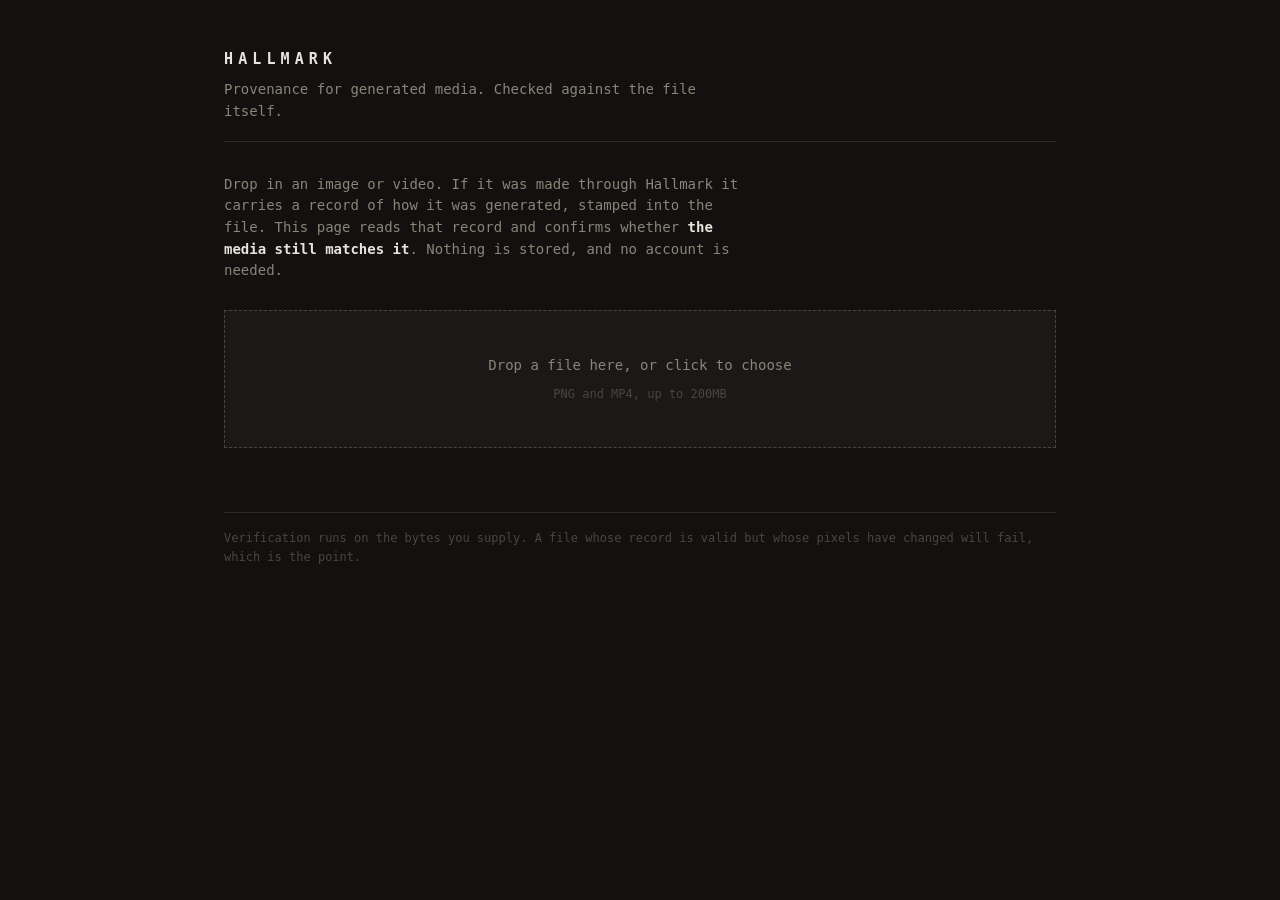
==== hallmark/static/index.html @ ea804b67 "Add verify service and public verification page Reads the provenance record from a file and reports " ====
<!doctype html>
<html lang="en">
<head>
<meta charset="utf-8">
<meta name="viewport" content="width=device-width, initial-scale=1">
<title>HALLMARK / verify</title>
<style>
  :root {
    --ink: #e8e4dc;
    --dim: #8b8478;
    --faint: #4a463f;
    --bg: #121110;
    --panel: #1a1917;
    --rule: #2c2a26;
    --pass: #7fb069;
    --fail: #d1495b;
    --warn: #e0a458;
    --mono: ui-monospace, "SF Mono", "Cascadia Mono", Menlo, Consolas, monospace;
  }
  * { box-sizing: border-box; }
  body {
    margin: 0;
    background: var(--bg);
    color: var(--ink);
    font-family: var(--mono);
    font-size: 14px;
    line-height: 1.55;
    -webkit-font-smoothing: antialiased;
  }
  .wrap { max-width: 880px; margin: 0 auto; padding: 48px 24px 96px; }

  header { border-bottom: 1px solid var(--rule); padding-bottom: 18px; }
  h1 {
    margin: 0;
    font-size: 15px;
    font-weight: 600;
    letter-spacing: 0.34em;
    text-transform: uppercase;
  }
  .tagline { margin: 8px 0 0; color: var(--dim); max-width: 56ch; }

  .lede { margin: 32px 0 0; color: var(--dim); max-width: 62ch; }
  .lede strong { color: var(--ink); font-weight: 600; }

  #drop {
    margin-top: 28px;
    border: 1px dashed var(--faint);
    background: var(--panel);
    padding: 44px 24px;
    text-align: center;
    cursor: pointer;
    transition: border-color .12s, background .12s;
  }
  #drop:hover, #drop.hot { border-color: var(--dim); background: #201e1b; }
  #drop.hot { border-style: solid; }
  #drop p { margin: 0; color: var(--dim); }
  #drop .hint { margin-top: 8px; font-size: 12px; color: var(--faint); }
  input[type=file] { display: none; }

  .status { margin-top: 20px; color: var(--dim); }

  .verdict {
    margin-top: 32px;
    border-left: 3px solid var(--faint);
    padding: 2px 0 2px 20px;
  }
  .verdict.verified { border-color: var(--pass); }
  .verdict.altered, .verdict.broken { border-color: var(--fail); }
  .verdict.unsigned { border-color: var(--warn); }
  .verdict h2 {
    margin: 0;
    font-size: 26px;
    letter-spacing: 0.18em;
    text-transform: uppercase;
    font-weight: 600;
  }
  .verdict.verified h2 { color: var(--pass); }
  .verdict.altered h2, .verdict.broken h2 { color: var(--fail); }
  .verdict.unsigned h2 { color: var(--warn); }
  .verdict p { margin: 6px 0 0; color: var(--ink); }
  .verdict .why { color: var(--dim); }

  section { margin-top: 40px; }
  h3 {
    margin: 0 0 14px;
    font-size: 11px;
    letter-spacing: 0.24em;
    text-transform: uppercase;
    color: var(--dim);
    font-weight: 600;
    border-bottom: 1px solid var(--rule);
    padding-bottom: 8px;
  }
  .row {
    display: grid;
    grid-template-columns: 190px 1fr;
    gap: 16px;
    padding: 7px 0;
    border-bottom: 1px solid var(--rule);
  }
  .row:last-child { border-bottom: 0; }
  .row dt { color: var(--dim); font-size: 12px; letter-spacing: .06em; text-transform: uppercase; }
  .row dd { margin: 0; word-break: break-all; }
  dl { margin: 0; }

  .hash { font-size: 12.5px; }
  .hash.match { color: var(--pass); }
  .hash.mismatch { color: var(--fail); }

  .step { border-bottom: 1px solid var(--rule); padding: 14px 0; }
  .step:last-child { border-bottom: 0; }
  .step .head { display: flex; gap: 12px; flex-wrap: wrap; align-items: baseline; }
  .step .model { font-weight: 600; }
  .badge {
    font-size: 10.5px;
    letter-spacing: .14em;
    text-transform: uppercase;
    color: var(--dim);
    border: 1px solid var(--rule);
    padding: 1px 7px;
  }
  .prompt { margin: 9px 0 0; color: var(--dim); white-space: pre-wrap; }
  .withheld { color: var(--faint); font-style: italic; }

  .scroller { overflow-x: auto; }
  footer { margin-top: 64px; border-top: 1px solid var(--rule); padding-top: 16px; color: var(--faint); font-size: 12px; }
  .hidden { display: none; }

  @media (max-width: 620px) {
    .row { grid-template-columns: 1fr; gap: 2px; }
    .verdict h2 { font-size: 21px; }
  }
</style>
</head>
<body>
<div class="wrap">

<header>
  <h1>Hallmark</h1>
  <p class="tagline">Provenance for generated media. Checked against the file itself.</p>
</header>

<p class="lede">
  Drop in an image or video. If it was made through Hallmark it carries a record of
  how it was generated, stamped into the file. This page reads that record and
  confirms whether <strong>the media still matches it</strong>.
  Nothing is stored, and no account is needed.
</p>

<div id="drop" tabindex="0" role="button" aria-label="Choose a file to verify">
  <p>Drop a file here, or click to choose</p>
  <p class="hint">PNG and MP4, up to 200MB</p>
</div>
<input type="file" id="picker" accept="image/png,video/mp4">

<p class="status hidden" id="status"></p>

<div id="result" class="hidden">

  <div class="verdict" id="verdict">
    <h2 id="verdictLabel"></h2>
    <p id="verdictSummary"></p>
    <p class="why hidden" id="verdictWhy"></p>
  </div>

  <section>
    <h3>Integrity</h3>
    <dl>
      <div class="row"><dt>File</dt><dd id="fFilename"></dd></div>
      <div class="row"><dt>Type</dt><dd id="fType"></dd></div>
      <div class="row"><dt>Hash now</dt><dd id="fComputed" class="hash"></dd></div>
      <div class="row"><dt>Hash recorded</dt><dd id="fDeclared" class="hash"></dd></div>
      <div class="row"><dt>Record found in</dt><dd id="fSource"></dd></div>
    </dl>
  </section>

  <section id="chainSection">
    <h3>How it was made</h3>
    <div id="chain"></div>
  </section>

  <section>
    <h3>Record</h3>
    <dl>
      <div class="row"><dt>Run</dt><dd id="fRun"></dd></div>
      <div class="row"><dt>Generated</dt><dd id="fCreated"></dd></div>
      <div class="row"><dt>Record hash</dt><dd id="fCanonical" class="hash"></dd></div>
      <div class="row"><dt>Schema</dt><dd id="fSchema"></dd></div>
    </dl>
  </section>

</div>

<footer>
  Verification runs on the bytes you supply. A file whose record is valid but whose
  pixels have changed will fail, which is the point.
</footer>

</div>

<script>
const drop = document.getElementById('drop');
const picker = document.getElementById('picker');
const statusEl = document.getElementById('status');
const result = document.getElementById('result');

const el = id => document.getElementById(id);
const text = (id, value) => { el(id).textContent = (value === null || value === undefined || value === '') ? '-' : value; };

drop.addEventListener('click', () => picker.click());
drop.addEventListener('keydown', e => {
  if (e.key === 'Enter' || e.key === ' ') { e.preventDefault(); picker.click(); }
});
picker.addEventListener('change', () => { if (picker.files[0]) send(picker.files[0]); });

['dragenter', 'dragover'].forEach(evt =>
  drop.addEventListener(evt, e => { e.preventDefault(); drop.classList.add('hot'); }));
['dragleave', 'drop'].forEach(evt =>
  drop.addEventListener(evt, e => { e.preventDefault(); drop.classList.remove('hot'); }));
drop.addEventListener('drop', e => {
  const file = e.dataTransfer.files[0];
  if (file) send(file);
});

function setStatus(message) {
  statusEl.textContent = message;
  statusEl.classList.toggle('hidden', !message);
}

async function send(file) {
  result.classList.add('hidden');
  setStatus(`Checking ${file.name} ...`);

  const body = new FormData();
  body.append('file', file);

  try {
    const response = await fetch('/api/verify', { method: 'POST', body });
    const data = await response.json();
    if (!response.ok) {
      setStatus(data.detail || `Verification failed (${response.status})`);
      return;
    }
    setStatus('');
    render(data);
  } catch (err) {
    setStatus(`Could not reach the verifier: ${err.message}`);
  }
}

function render(d) {
  const verdict = el('verdict');
  verdict.className = 'verdict ' + d.verdict;
  text('verdictLabel', d.verdict);
  text('verdictSummary', d.summary);

  const why = el('verdictWhy');
  why.textContent = d.reason || '';
  why.classList.toggle('hidden', !d.reason);

  text('fFilename', d.filename);
  text('fType', d.media_type);
  text('fSource', d.manifest_source === 'none' ? 'nothing found' : d.manifest_source);

  const match = d.declared_sha256 && d.computed_sha256 === d.declared_sha256;
  const cls = d.declared_sha256 ? (match ? 'hash match' : 'hash mismatch') : 'hash';
  el('fComputed').className = cls;
  el('fDeclared').className = cls;
  text('fComputed', d.computed_sha256);
  text('fDeclared', d.declared_sha256);

  text('fRun', d.run_name ? `${d.run_name} (${d.run_id})` : d.run_id);
  text('fCreated', d.created_at ? new Date(d.created_at).toLocaleString() : null);
  text('fCanonical', d.canonical_hash);
  text('fSchema', d.schema_version);

  const chain = el('chain');
  chain.innerHTML = '';
  el('chainSection').classList.toggle('hidden', !d.steps || d.steps.length === 0);

  (d.steps || []).forEach(step => {
    const node = document.createElement('div');
    node.className = 'step';

    const head = document.createElement('div');
    head.className = 'head';

    const model = document.createElement('span');
    model.className = 'model';
    model.textContent = step.model;
    head.appendChild(model);

    [step.provider, step.modality, step.step_type].filter(Boolean).forEach(label => {
      const badge = document.createElement('span');
      badge.className = 'badge';
      badge.textContent = label;
      head.appendChild(badge);
    });
    node.appendChild(head);

    const prompt = document.createElement('p');
    if (step.prompt_withheld) {
      prompt.className = 'prompt withheld';
      prompt.textContent = 'Prompt withheld by the publisher.';
    } else {
      prompt.className = 'prompt';
      prompt.textContent = step.prompt || '';
    }
    node.appendChild(prompt);

    chain.appendChild(node);
  });

  result.classList.remove('hidden');
}
</script>
</body>
</html>
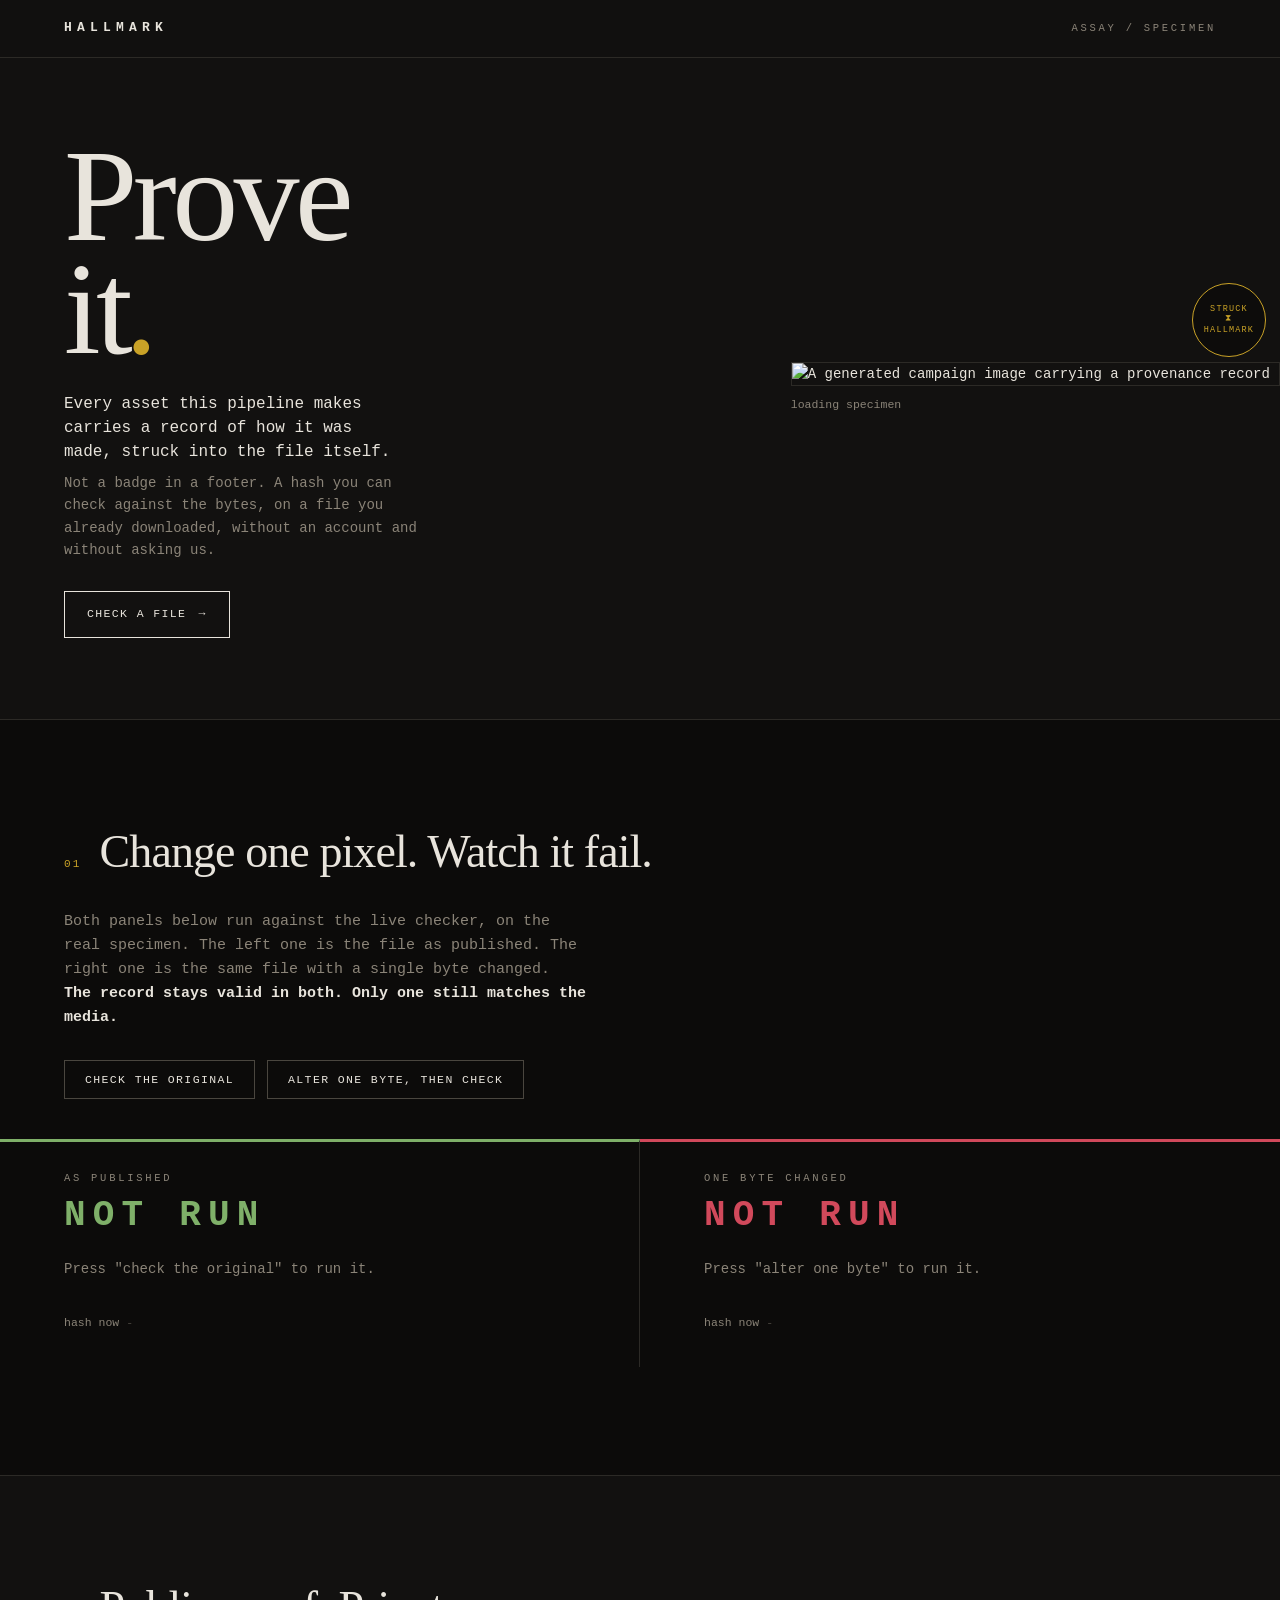
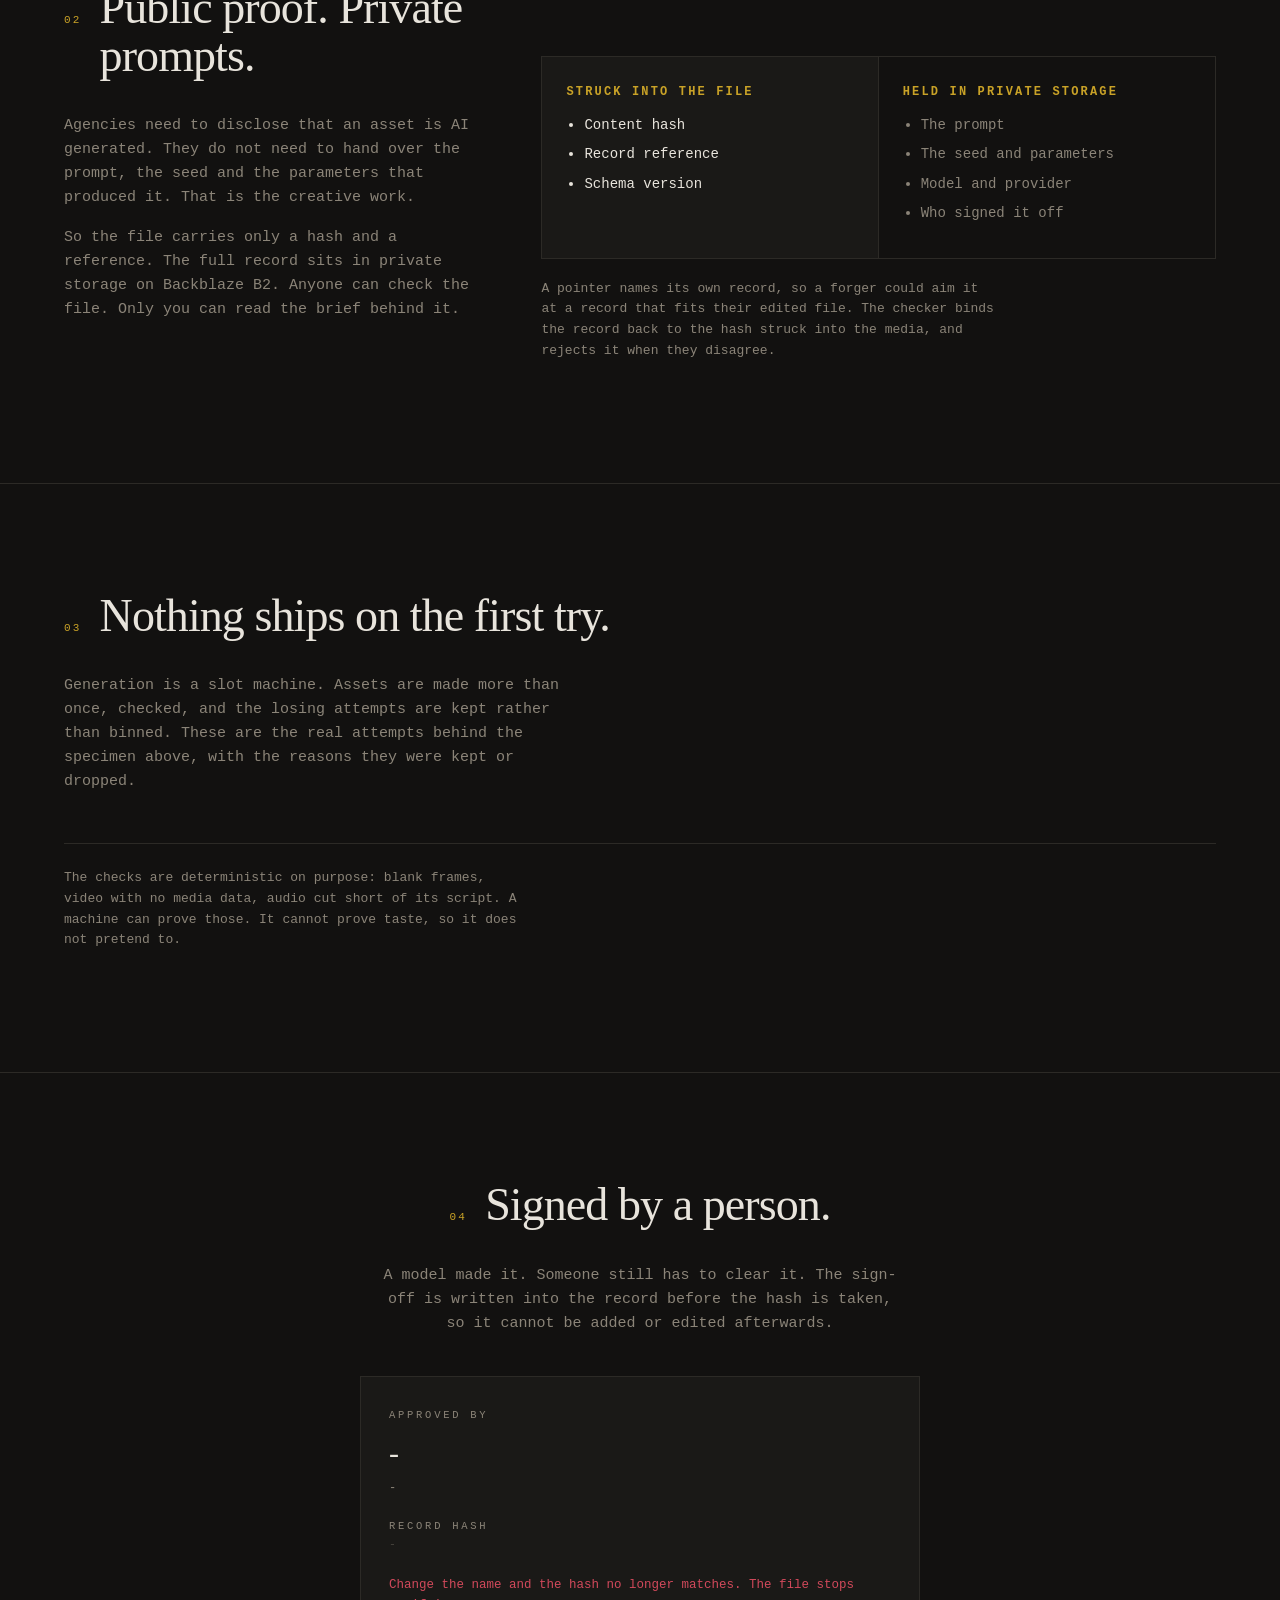
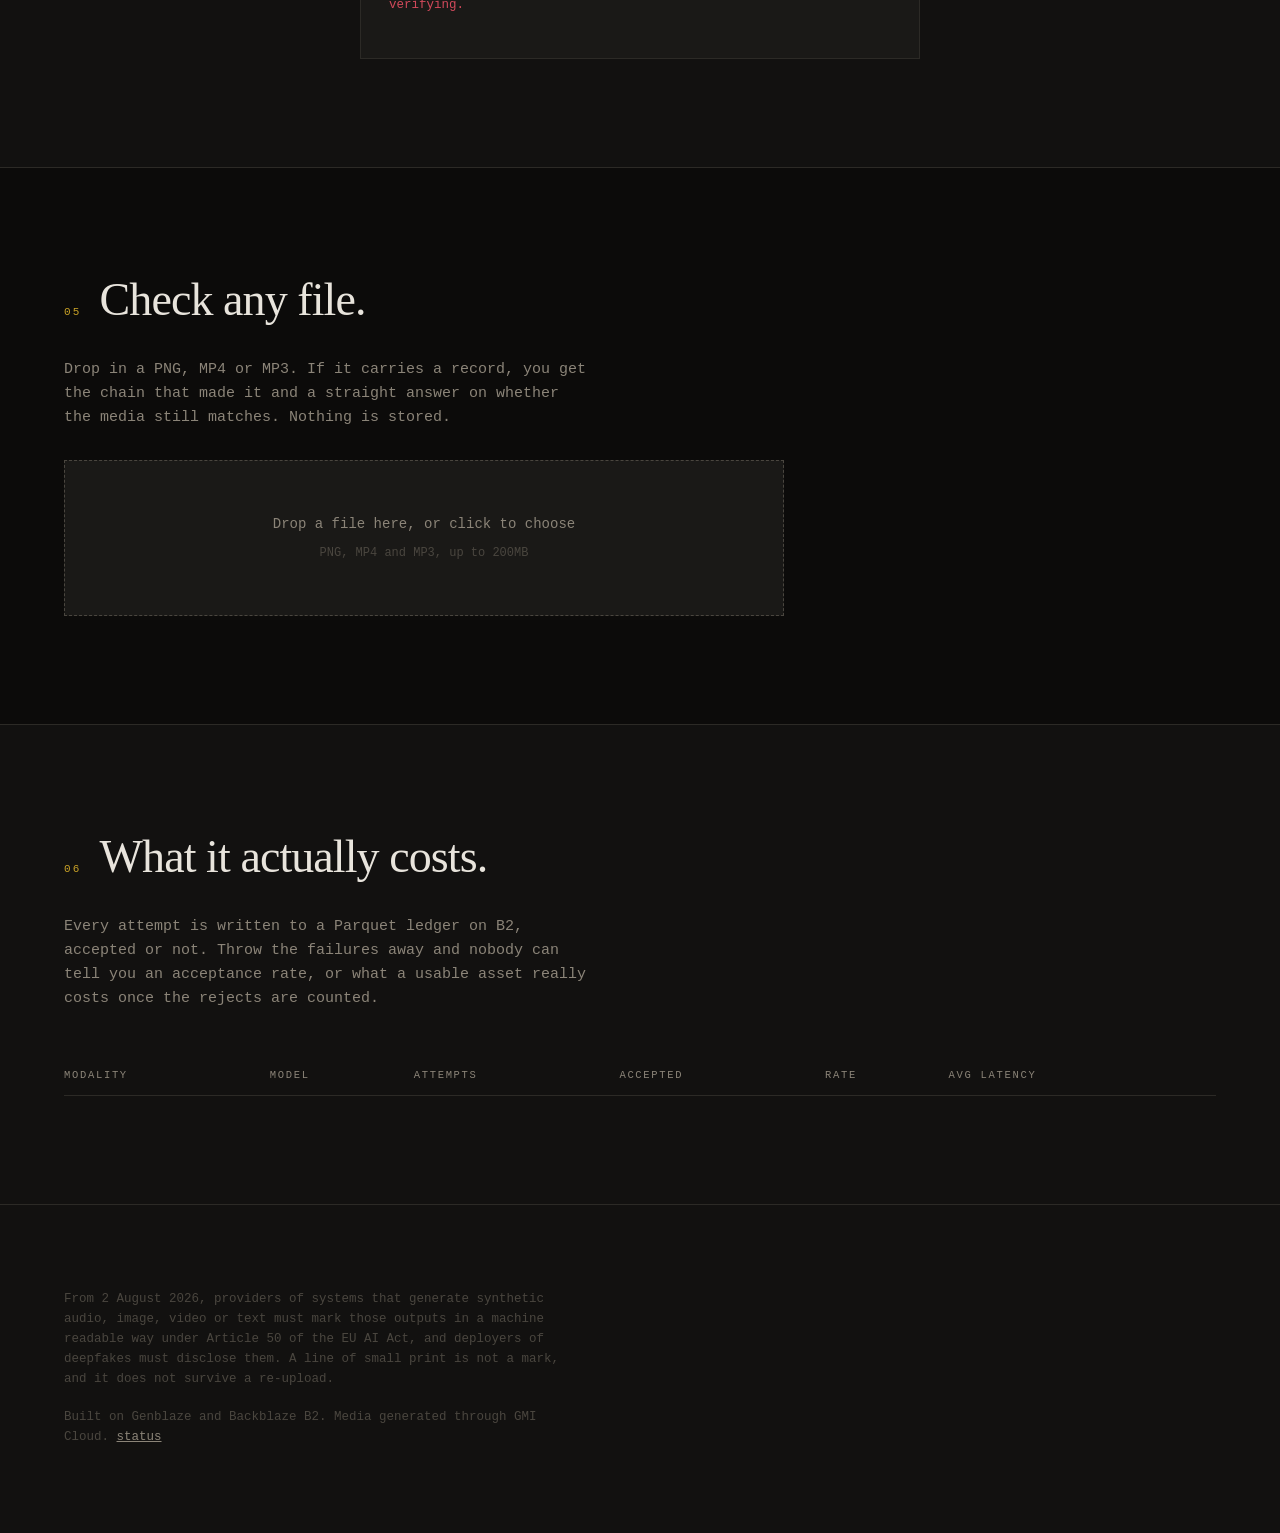
==== commit 4fd785ae: "Build the homepage around the evidence Eight sections telling the whole story: the specimen and its " ====
--- a/hallmark/static/index.html
+++ b/hallmark/static/index.html
@@ -3,7 +3,8 @@
 <head>
 <meta charset="utf-8">
 <meta name="viewport" content="width=device-width, initial-scale=1">
-<title>HALLMARK / verify</title>
+<title>HALLMARK / provenance for generated media</title>
+<meta name="description" content="Every AI asset carries proof of how it was made, inside the file. Check any file against its own record.">
 <style>
   :root {
     --ink: #e8e4dc;
@@ -11,308 +12,675 @@
     --faint: #4a463f;
     --bg: #121110;
     --panel: #1a1917;
+    --deep: #0c0b0a;
     --rule: #2c2a26;
     --pass: #7fb069;
     --fail: #d1495b;
     --warn: #e0a458;
+    --struck: #c9a227;
     --mono: ui-monospace, "SF Mono", "Cascadia Mono", Menlo, Consolas, monospace;
+    --display: "Iowan Old Style", "Palatino Linotype", Palatino, Georgia, serif;
   }
   * { box-sizing: border-box; }
+  html { scroll-behavior: smooth; }
   body {
     margin: 0;
     background: var(--bg);
     color: var(--ink);
     font-family: var(--mono);
     font-size: 14px;
-    line-height: 1.55;
+    line-height: 1.6;
     -webkit-font-smoothing: antialiased;
   }
-  .wrap { max-width: 880px; margin: 0 auto; padding: 48px 24px 96px; }
-
-  header { border-bottom: 1px solid var(--rule); padding-bottom: 18px; }
-  h1 {
+  img, video { max-width: 100%; display: block; }
+
+  .label {
+    font-size: 10.5px;
+    letter-spacing: 0.26em;
+    text-transform: uppercase;
+    color: var(--dim);
+  }
+  .rule { border: 0; border-top: 1px solid var(--rule); margin: 0; }
+  .scroller { overflow-x: auto; }
+
+  /* ---- masthead ---------------------------------------------------- */
+  .masthead {
+    display: flex;
+    justify-content: space-between;
+    align-items: baseline;
+    gap: 16px;
+    padding: 18px 5vw;
+    border-bottom: 1px solid var(--rule);
+    position: sticky;
+    top: 0;
+    background: rgba(18, 17, 16, 0.92);
+    backdrop-filter: blur(8px);
+    z-index: 20;
+  }
+  .wordmark { font-size: 13px; letter-spacing: 0.4em; text-transform: uppercase; font-weight: 600; }
+
+  /* ---- 1. hero ----------------------------------------------------- */
+  .hero {
+    display: grid;
+    grid-template-columns: minmax(0, 58fr) minmax(0, 42fr);
+    gap: 4vw;
+    align-items: center;
+    padding: 9vh 0 9vh 5vw;
+    border-bottom: 1px solid var(--rule);
+  }
+  .hero h1 {
+    font-family: var(--display);
+    font-size: clamp(58px, 11vw, 132px);
+    line-height: 0.86;
+    letter-spacing: -0.035em;
+    margin: 0 0 26px;
+    font-weight: 400;
+  }
+  .hero h1 em { font-style: italic; color: var(--struck); }
+  .hero .stand {
+    font-size: 16px;
+    line-height: 1.5;
+    max-width: 34ch;
+    color: var(--ink);
+    margin: 0 0 8px;
+  }
+  .hero .sub { color: var(--dim); max-width: 44ch; margin: 0 0 30px; }
+
+  .specimen { position: relative; }
+  .specimen img { border: 1px solid var(--rule); }
+  .struck {
+    position: absolute;
+    right: 14px;
+    bottom: 58px;
+    width: 74px;
+    height: 74px;
+    border: 1.5px solid var(--struck);
+    border-radius: 50%;
+    color: var(--struck);
+    display: grid;
+    place-items: center;
+    text-align: center;
+    font-size: 8.5px;
+    letter-spacing: 0.14em;
+    line-height: 1.25;
+    background: rgba(12, 11, 10, 0.74);
+    text-transform: uppercase;
+  }
+  .specimen figcaption {
+    margin-top: 10px;
+    color: var(--dim);
+    font-size: 11.5px;
+    word-break: break-all;
+  }
+
+  .cta {
+    display: inline-flex;
+    align-items: center;
+    gap: 12px;
+    border: 1px solid var(--ink);
+    color: var(--ink);
+    text-decoration: none;
+    padding: 13px 22px;
+    letter-spacing: 0.12em;
+    text-transform: uppercase;
+    font-size: 11.5px;
+    transition: background .12s, color .12s;
+  }
+  .cta:hover { background: var(--ink); color: var(--bg); }
+
+  /* ---- section scaffolding ----------------------------------------- */
+  section { padding: 12vh 5vw; border-bottom: 1px solid var(--rule); }
+  .sec-head { display: flex; align-items: baseline; gap: 18px; margin-bottom: 34px; }
+  .sec-head h2 {
+    font-family: var(--display);
+    font-weight: 400;
+    font-size: clamp(28px, 4.4vw, 46px);
+    letter-spacing: -0.02em;
     margin: 0;
-    font-size: 15px;
+    line-height: 1.05;
+  }
+  .sec-head .num { color: var(--struck); font-size: 11px; letter-spacing: .2em; }
+  .lede { max-width: 58ch; color: var(--dim); font-size: 15px; }
+  .lede strong { color: var(--ink); font-weight: 600; }
+
+  /* ---- 2. tamper --------------------------------------------------- */
+  .tamper { background: var(--deep); padding-left: 0; padding-right: 0; }
+  .tamper .inner { padding: 0 5vw; }
+  .panes { display: grid; grid-template-columns: 1fr 1fr; margin-top: 40px; }
+  .pane { padding: 28px 5vw 34px; border-top: 3px solid var(--faint); }
+  .pane:first-child { border-right: 1px solid var(--rule); }
+  .pane.good { border-top-color: var(--pass); }
+  .pane.bad { border-top-color: var(--fail); }
+  .pane h3 {
+    font-size: clamp(22px, 3.2vw, 36px);
+    letter-spacing: 0.2em;
+    text-transform: uppercase;
+    margin: 0 0 4px;
     font-weight: 600;
-    letter-spacing: 0.34em;
+  }
+  .pane.good h3 { color: var(--pass); }
+  .pane.bad h3 { color: var(--fail); }
+  .pane .said { color: var(--dim); min-height: 3em; }
+  .pane .hashline { margin-top: 14px; font-size: 11.5px; word-break: break-all; color: var(--faint); }
+  .pane .hashline b { color: var(--dim); font-weight: 400; }
+  .actions { display: flex; gap: 12px; flex-wrap: wrap; margin-top: 30px; }
+  button {
+    font-family: var(--mono);
+    font-size: 11.5px;
+    letter-spacing: 0.12em;
     text-transform: uppercase;
-  }
-  .tagline { margin: 8px 0 0; color: var(--dim); max-width: 56ch; }
-
-  .lede { margin: 32px 0 0; color: var(--dim); max-width: 62ch; }
-  .lede strong { color: var(--ink); font-weight: 600; }
-
+    background: transparent;
+    color: var(--ink);
+    border: 1px solid var(--faint);
+    padding: 12px 20px;
+    cursor: pointer;
+    transition: border-color .12s, background .12s;
+  }
+  button:hover:not(:disabled) { border-color: var(--ink); background: #201e1b; }
+  button:disabled { opacity: .45; cursor: default; }
+
+  /* ---- 3. how it travels ------------------------------------------- */
+  .travels { display: grid; grid-template-columns: minmax(0, 38fr) minmax(0, 62fr); gap: 5vw; }
+  .travels .right { padding-top: 8vh; }
+  .split { display: grid; grid-template-columns: 1fr 1fr; gap: 0; border: 1px solid var(--rule); }
+  .split > div { padding: 26px 24px; }
+  .split > div:first-child { border-right: 1px solid var(--rule); background: var(--panel); }
+  .split h4 { margin: 0 0 12px; font-size: 12px; letter-spacing: .18em; text-transform: uppercase; color: var(--struck); }
+  .split ul { margin: 0; padding-left: 18px; color: var(--dim); }
+  .split li { margin-bottom: 7px; }
+  .split .yes { color: var(--ink); }
+
+  /* ---- 4. the gate ------------------------------------------------- */
+  .strip { display: flex; gap: 0; margin-top: 34px; border-top: 1px solid var(--rule); }
+  .card {
+    min-width: 268px;
+    flex: 1 0 268px;
+    padding: 22px 22px 26px;
+    border-right: 1px solid var(--rule);
+    border-bottom: 1px solid var(--rule);
+  }
+  .card.kept { background: var(--panel); border-top: 2px solid var(--pass); margin-top: -1px; }
+  .card.lost { color: var(--faint); }
+  .card .verdict-tag {
+    font-size: 10.5px; letter-spacing: .2em; text-transform: uppercase; margin-bottom: 12px;
+  }
+  .card.kept .verdict-tag { color: var(--pass); }
+  .card.lost .verdict-tag { color: var(--dim); }
+  .card .model { color: var(--ink); font-size: 13px; margin-bottom: 3px; word-break: break-all; }
+  .card.lost .model { color: var(--dim); }
+  .card .meta { color: var(--dim); font-size: 11.5px; margin-bottom: 14px; }
+  .card .check { font-size: 11.5px; display: flex; gap: 8px; margin-bottom: 4px; }
+  .card .check .ok { color: var(--pass); }
+  .card .check .no { color: var(--fail); }
+  .card .why { margin-top: 12px; font-size: 11.5px; color: var(--warn); }
+
+  /* ---- 5. sign-off ------------------------------------------------- */
+  .signoff { text-align: center; }
+  .signoff .lede { margin: 0 auto; }
+  .stamp {
+    margin: 40px auto 0;
+    max-width: 560px;
+    border: 1px solid var(--rule);
+    background: var(--panel);
+    padding: 30px 28px;
+    text-align: left;
+  }
+  .stamp .who { font-family: var(--display); font-size: 30px; margin: 6px 0 2px; }
+  .stamp .when { color: var(--dim); font-size: 12px; }
+  .stamp .note { margin-top: 14px; color: var(--dim); }
+  .stamp .hash { margin-top: 18px; font-size: 11.5px; word-break: break-all; color: var(--faint); }
+  .warnline { margin-top: 22px; color: var(--fail); font-size: 12.5px; }
+
+  /* ---- 6. verify --------------------------------------------------- */
+  .verify { background: var(--deep); }
   #drop {
-    margin-top: 28px;
+    margin-top: 30px;
     border: 1px dashed var(--faint);
     background: var(--panel);
-    padding: 44px 24px;
+    padding: 52px 24px;
     text-align: center;
     cursor: pointer;
     transition: border-color .12s, background .12s;
+    max-width: 720px;
   }
   #drop:hover, #drop.hot { border-color: var(--dim); background: #201e1b; }
   #drop.hot { border-style: solid; }
   #drop p { margin: 0; color: var(--dim); }
   #drop .hint { margin-top: 8px; font-size: 12px; color: var(--faint); }
   input[type=file] { display: none; }
-
-  .status { margin-top: 20px; color: var(--dim); }
-
-  .verdict {
-    margin-top: 32px;
-    border-left: 3px solid var(--faint);
-    padding: 2px 0 2px 20px;
-  }
+  .status { margin-top: 18px; color: var(--dim); }
+
+  .report { margin-top: 34px; max-width: 860px; }
+  .verdict { border-left: 3px solid var(--faint); padding: 2px 0 2px 20px; }
   .verdict.verified { border-color: var(--pass); }
   .verdict.altered, .verdict.broken { border-color: var(--fail); }
   .verdict.unsigned { border-color: var(--warn); }
-  .verdict h2 {
-    margin: 0;
-    font-size: 26px;
-    letter-spacing: 0.18em;
-    text-transform: uppercase;
-    font-weight: 600;
-  }
-  .verdict.verified h2 { color: var(--pass); }
-  .verdict.altered h2, .verdict.broken h2 { color: var(--fail); }
-  .verdict.unsigned h2 { color: var(--warn); }
-  .verdict p { margin: 6px 0 0; color: var(--ink); }
+  .verdict h3 { margin: 0; font-size: 26px; letter-spacing: .18em; text-transform: uppercase; font-weight: 600; }
+  .verdict.verified h3 { color: var(--pass); }
+  .verdict.altered h3, .verdict.broken h3 { color: var(--fail); }
+  .verdict.unsigned h3 { color: var(--warn); }
+  .verdict p { margin: 6px 0 0; }
   .verdict .why { color: var(--dim); }
 
-  section { margin-top: 40px; }
-  h3 {
-    margin: 0 0 14px;
-    font-size: 11px;
-    letter-spacing: 0.24em;
-    text-transform: uppercase;
-    color: var(--dim);
-    font-weight: 600;
-    border-bottom: 1px solid var(--rule);
-    padding-bottom: 8px;
-  }
-  .row {
-    display: grid;
-    grid-template-columns: 190px 1fr;
-    gap: 16px;
-    padding: 7px 0;
-    border-bottom: 1px solid var(--rule);
-  }
-  .row:last-child { border-bottom: 0; }
-  .row dt { color: var(--dim); font-size: 12px; letter-spacing: .06em; text-transform: uppercase; }
+  .rows { margin-top: 28px; }
+  .row { display: grid; grid-template-columns: 190px 1fr; gap: 16px; padding: 7px 0; border-bottom: 1px solid var(--rule); }
+  .row dt { color: var(--dim); font-size: 11px; letter-spacing: .08em; text-transform: uppercase; }
   .row dd { margin: 0; word-break: break-all; }
-  dl { margin: 0; }
-
-  .hash { font-size: 12.5px; }
-  .hash.match { color: var(--pass); }
-  .hash.mismatch { color: var(--fail); }
-
-  .step { border-bottom: 1px solid var(--rule); padding: 14px 0; }
-  .step:last-child { border-bottom: 0; }
-  .step .head { display: flex; gap: 12px; flex-wrap: wrap; align-items: baseline; }
-  .step .model { font-weight: 600; }
-  .badge {
-    font-size: 10.5px;
-    letter-spacing: .14em;
-    text-transform: uppercase;
-    color: var(--dim);
-    border: 1px solid var(--rule);
-    padding: 1px 7px;
-  }
-  .prompt { margin: 9px 0 0; color: var(--dim); white-space: pre-wrap; }
-  .withheld { color: var(--faint); font-style: italic; }
-
-  .scroller { overflow-x: auto; }
-  footer { margin-top: 64px; border-top: 1px solid var(--rule); padding-top: 16px; color: var(--faint); font-size: 12px; }
+  .hashval.match { color: var(--pass); }
+  .hashval.mismatch { color: var(--fail); }
+  .chain { margin-top: 26px; }
+  .chain .step { border-bottom: 1px solid var(--rule); padding: 13px 0; }
+  .chain .head { display: flex; gap: 10px; flex-wrap: wrap; align-items: baseline; }
+  .badge { font-size: 10.5px; letter-spacing: .14em; text-transform: uppercase; color: var(--dim); border: 1px solid var(--rule); padding: 1px 7px; }
+  .withheld { color: var(--faint); font-style: italic; margin: 8px 0 0; }
+
+  /* ---- 7. ledger --------------------------------------------------- */
+  table { width: 100%; border-collapse: collapse; margin-top: 30px; font-size: 13px; }
+  th, td { text-align: left; padding: 11px 16px 11px 0; border-bottom: 1px solid var(--rule); }
+  th { font-size: 10.5px; letter-spacing: .16em; text-transform: uppercase; color: var(--dim); font-weight: 400; }
+  td.num { color: var(--dim); }
+
+  /* ---- footer ------------------------------------------------------ */
+  footer { padding: 8vh 5vw; color: var(--faint); font-size: 12.5px; }
+  footer .note { max-width: 66ch; }
+  footer a { color: var(--dim); }
   .hidden { display: none; }
 
-  @media (max-width: 620px) {
+  @media (max-width: 900px) {
+    .hero { grid-template-columns: 1fr; padding: 7vh 5vw; gap: 40px; }
+    .travels { grid-template-columns: 1fr; }
+    .travels .right { padding-top: 0; }
+    .panes { grid-template-columns: 1fr; }
+    .pane:first-child { border-right: 0; border-bottom: 1px solid var(--rule); }
+    .split { grid-template-columns: 1fr; }
+    .split > div:first-child { border-right: 0; border-bottom: 1px solid var(--rule); }
     .row { grid-template-columns: 1fr; gap: 2px; }
-    .verdict h2 { font-size: 21px; }
   }
 </style>
 </head>
 <body>
-<div class="wrap">
-
-<header>
-  <h1>Hallmark</h1>
-  <p class="tagline">Provenance for generated media. Checked against the file itself.</p>
-</header>
-
-<p class="lede">
-  Drop in an image or video. If it was made through Hallmark it carries a record of
-  how it was generated, stamped into the file. This page reads that record and
-  confirms whether <strong>the media still matches it</strong>.
-  Nothing is stored, and no account is needed.
-</p>
-
-<div id="drop" tabindex="0" role="button" aria-label="Choose a file to verify">
-  <p>Drop a file here, or click to choose</p>
-  <p class="hint">PNG and MP4, up to 200MB</p>
+
+<div class="masthead">
+  <span class="wordmark">Hallmark</span>
+  <span class="label" id="mastRun">assay / specimen</span>
 </div>
-<input type="file" id="picker" accept="image/png,video/mp4">
-
-<p class="status hidden" id="status"></p>
-
-<div id="result" class="hidden">
-
-  <div class="verdict" id="verdict">
-    <h2 id="verdictLabel"></h2>
-    <p id="verdictSummary"></p>
-    <p class="why hidden" id="verdictWhy"></p>
-  </div>
-
-  <section>
-    <h3>Integrity</h3>
-    <dl>
-      <div class="row"><dt>File</dt><dd id="fFilename"></dd></div>
+
+<!-- 1. HERO ------------------------------------------------------------ -->
+<div class="hero">
+  <div>
+    <h1>Prove<br>it<em>.</em></h1>
+    <p class="stand">Every asset this pipeline makes carries a record of how it was made, struck into the file itself.</p>
+    <p class="sub">Not a badge in a footer. A hash you can check against the bytes, on a file you already downloaded, without an account and without asking us.</p>
+    <a class="cta" href="#verify">Check a file <span aria-hidden="true">&rarr;</span></a>
+  </div>
+  <figure class="specimen" style="margin:0">
+    <img id="heroImg" alt="A generated campaign image carrying a provenance record" loading="lazy">
+    <span class="struck">Struck<br>&#10711;<br>Hallmark</span>
+    <figcaption id="heroCap">loading specimen</figcaption>
+  </figure>
+</div>
+
+<!-- 2. TAMPER ---------------------------------------------------------- -->
+<section class="tamper">
+  <div class="inner">
+    <div class="sec-head">
+      <span class="num">01</span>
+      <h2>Change one pixel. Watch it fail.</h2>
+    </div>
+    <p class="lede">Both panels below run against the live checker, on the real specimen. The left one is the file as published. The right one is the same file with a single byte changed. <strong>The record stays valid in both. Only one still matches the media.</strong></p>
+    <div class="actions">
+      <button id="btnOriginal">Check the original</button>
+      <button id="btnAlter">Alter one byte, then check</button>
+    </div>
+  </div>
+  <div class="panes">
+    <div class="pane good" id="paneGood">
+      <div class="label">As published</div>
+      <h3 id="goodVerdict">not run</h3>
+      <p class="said" id="goodSaid">Press "check the original" to run it.</p>
+      <div class="hashline"><b>hash now</b> <span id="goodHash">-</span></div>
+    </div>
+    <div class="pane bad" id="paneBad">
+      <div class="label">One byte changed</div>
+      <h3 id="badVerdict">not run</h3>
+      <p class="said" id="badSaid">Press "alter one byte" to run it.</p>
+      <div class="hashline"><b>hash now</b> <span id="badHash">-</span></div>
+    </div>
+  </div>
+</section>
+
+<!-- 3. HOW IT TRAVELS -------------------------------------------------- -->
+<section>
+  <div class="travels">
+    <div class="left">
+      <div class="sec-head">
+        <span class="num">02</span>
+        <h2>Public proof. Private prompts.</h2>
+      </div>
+      <p class="lede">Agencies need to disclose that an asset is AI generated. They do not need to hand over the prompt, the seed and the parameters that produced it. That is the creative work.</p>
+      <p class="lede" style="margin-top:16px">So the file carries only a hash and a reference. The full record sits in private storage on Backblaze B2. Anyone can check the file. Only you can read the brief behind it.</p>
+    </div>
+    <div class="right">
+      <div class="split">
+        <div>
+          <h4>Struck into the file</h4>
+          <ul>
+            <li class="yes">Content hash</li>
+            <li class="yes">Record reference</li>
+            <li class="yes">Schema version</li>
+          </ul>
+        </div>
+        <div>
+          <h4>Held in private storage</h4>
+          <ul>
+            <li>The prompt</li>
+            <li>The seed and parameters</li>
+            <li>Model and provider</li>
+            <li>Who signed it off</li>
+          </ul>
+        </div>
+      </div>
+      <p class="lede" style="margin-top:20px;font-size:13px">A pointer names its own record, so a forger could aim it at a record that fits their edited file. The checker binds the record back to the hash struck into the media, and rejects it when they disagree.</p>
+    </div>
+  </div>
+</section>
+
+<!-- 4. THE GATE -------------------------------------------------------- -->
+<section>
+  <div class="sec-head">
+    <span class="num">03</span>
+    <h2>Nothing ships on the first try.</h2>
+  </div>
+  <p class="lede">Generation is a slot machine. Assets are made more than once, checked, and the losing attempts are kept rather than binned. These are the real attempts behind the specimen above, with the reasons they were kept or dropped.</p>
+  <div class="scroller">
+    <div class="strip" id="strip"></div>
+  </div>
+  <p class="lede" style="margin-top:24px;font-size:13px">The checks are deterministic on purpose: blank frames, video with no media data, audio cut short of its script. A machine can prove those. It cannot prove taste, so it does not pretend to.</p>
+</section>
+
+<!-- 5. SIGN-OFF -------------------------------------------------------- -->
+<section class="signoff">
+  <div class="sec-head" style="justify-content:center">
+    <span class="num">04</span>
+    <h2>Signed by a person.</h2>
+  </div>
+  <p class="lede">A model made it. Someone still has to clear it. The sign-off is written into the record before the hash is taken, so it cannot be added or edited afterwards.</p>
+  <div class="stamp">
+    <div class="label">Approved by</div>
+    <div class="who" id="apprWho">-</div>
+    <div class="when" id="apprWhen">-</div>
+    <p class="note" id="apprNote"></p>
+    <div class="hash"><span class="label">record hash</span><br><span id="apprHash">-</span></div>
+    <p class="warnline">Change the name and the hash no longer matches. The file stops verifying.</p>
+  </div>
+</section>
+
+<!-- 6. VERIFY ---------------------------------------------------------- -->
+<section class="verify" id="verify">
+  <div class="sec-head">
+    <span class="num">05</span>
+    <h2>Check any file.</h2>
+  </div>
+  <p class="lede">Drop in a PNG, MP4 or MP3. If it carries a record, you get the chain that made it and a straight answer on whether the media still matches. Nothing is stored.</p>
+
+  <div id="drop" tabindex="0" role="button" aria-label="Choose a file to verify">
+    <p>Drop a file here, or click to choose</p>
+    <p class="hint">PNG, MP4 and MP3, up to 200MB</p>
+  </div>
+  <input type="file" id="picker" accept="image/png,video/mp4,audio/mpeg">
+  <p class="status hidden" id="status"></p>
+
+  <div class="report hidden" id="report">
+    <div class="verdict" id="verdict">
+      <h3 id="vLabel"></h3>
+      <p id="vSummary"></p>
+      <p class="why hidden" id="vWhy"></p>
+    </div>
+    <dl class="rows">
+      <div class="row"><dt>File</dt><dd id="fName"></dd></div>
       <div class="row"><dt>Type</dt><dd id="fType"></dd></div>
-      <div class="row"><dt>Hash now</dt><dd id="fComputed" class="hash"></dd></div>
-      <div class="row"><dt>Hash recorded</dt><dd id="fDeclared" class="hash"></dd></div>
-      <div class="row"><dt>Record found in</dt><dd id="fSource"></dd></div>
+      <div class="row"><dt>Hash now</dt><dd id="fNow" class="hashval"></dd></div>
+      <div class="row"><dt>Hash recorded</dt><dd id="fRec" class="hashval"></dd></div>
+      <div class="row"><dt>Record found in</dt><dd id="fSrc"></dd></div>
+      <div class="row"><dt>Generated</dt><dd id="fWhen"></dd></div>
     </dl>
-  </section>
-
-  <section id="chainSection">
-    <h3>How it was made</h3>
-    <div id="chain"></div>
-  </section>
-
-  <section>
-    <h3>Record</h3>
-    <dl>
-      <div class="row"><dt>Run</dt><dd id="fRun"></dd></div>
-      <div class="row"><dt>Generated</dt><dd id="fCreated"></dd></div>
-      <div class="row"><dt>Record hash</dt><dd id="fCanonical" class="hash"></dd></div>
-      <div class="row"><dt>Schema</dt><dd id="fSchema"></dd></div>
-    </dl>
-  </section>
-
-</div>
+    <div class="chain" id="chain"></div>
+  </div>
+</section>
+
+<!-- 7. LEDGER ---------------------------------------------------------- -->
+<section>
+  <div class="sec-head">
+    <span class="num">06</span>
+    <h2>What it actually costs.</h2>
+  </div>
+  <p class="lede">Every attempt is written to a Parquet ledger on B2, accepted or not. Throw the failures away and nobody can tell you an acceptance rate, or what a usable asset really costs once the rejects are counted.</p>
+  <div class="scroller">
+    <table>
+      <thead>
+        <tr><th>Modality</th><th>Model</th><th>Attempts</th><th>Accepted</th><th>Rate</th><th>Avg latency</th></tr>
+      </thead>
+      <tbody id="ledgerBody"></tbody>
+    </table>
+  </div>
+</section>
 
 <footer>
-  Verification runs on the bytes you supply. A file whose record is valid but whose
-  pixels have changed will fail, which is the point.
+  <p class="note">From 2 August 2026, providers of systems that generate synthetic audio, image, video or text must mark those outputs in a machine readable way under Article 50 of the EU AI Act, and deployers of deepfakes must disclose them. A line of small print is not a mark, and it does not survive a re-upload.</p>
+  <p class="note" style="margin-top:18px">Built on Genblaze and Backblaze B2. Media generated through GMI Cloud. <a href="/health">status</a></p>
 </footer>
 
-</div>
-
 <script>
-const drop = document.getElementById('drop');
-const picker = document.getElementById('picker');
-const statusEl = document.getElementById('status');
-const result = document.getElementById('result');
-
 const el = id => document.getElementById(id);
-const text = (id, value) => { el(id).textContent = (value === null || value === undefined || value === '') ? '-' : value; };
+const set = (id, v) => { el(id).textContent = (v === null || v === undefined || v === '') ? '-' : v; };
+
+let SHOW = null;
+
+async function boot() {
+  try {
+    const res = await fetch('/api/showcase');
+    SHOW = await res.json();
+  } catch (e) {
+    return;
+  }
+  if (!SHOW || SHOW.error) return;
+
+  const img = SHOW.specimens.find(s => s.modality === 'image');
+  if (img) {
+    el('heroImg').src = '/api/specimen/image';
+    el('heroCap').textContent = `${img.model} · sha256 ${(img.sha256 || '').slice(0, 32)}...`;
+  }
+  set('mastRun', `assay / ${(SHOW.run_id || '').slice(0, 8)}`);
+
+  const a = SHOW.approval || {};
+  set('apprWho', a.approver);
+  set('apprWhen', a.approved_at ? new Date(a.approved_at).toUTCString() : null);
+  el('apprNote').textContent = a.note ? `"${a.note}"` : '';
+  set('apprHash', SHOW.canonical_hash);
+
+  renderStrip(SHOW.attempts || []);
+  renderLedger(SHOW.ledger || []);
+}
+
+function renderStrip(attempts) {
+  const strip = el('strip');
+  strip.innerHTML = '';
+  attempts.forEach(at => {
+    const card = document.createElement('div');
+    card.className = 'card ' + (at.accepted ? 'kept' : 'lost');
+
+    const tag = document.createElement('div');
+    tag.className = 'verdict-tag';
+    tag.textContent = at.accepted ? 'kept' : 'not used';
+    card.appendChild(tag);
+
+    const model = document.createElement('div');
+    model.className = 'model';
+    model.textContent = at.model;
+    card.appendChild(model);
+
+    const meta = document.createElement('div');
+    meta.className = 'meta';
+    meta.textContent = `${at.modality} · ${at.latency_seconds}s · ${Math.round(at.size_bytes / 1024)}KB · score ${at.score}`;
+    card.appendChild(meta);
+
+    (at.checks || []).forEach(c => {
+      const row = document.createElement('div');
+      row.className = 'check';
+      const mark = document.createElement('span');
+      mark.className = c.passed ? 'ok' : 'no';
+      mark.textContent = c.passed ? '+' : '×';
+      const text = document.createElement('span');
+      text.textContent = `${c.name} ${c.detail}`;
+      row.appendChild(mark); row.appendChild(text);
+      card.appendChild(row);
+    });
+
+    if (at.reject_reason) {
+      const why = document.createElement('div');
+      why.className = 'why';
+      why.textContent = at.reject_reason;
+      card.appendChild(why);
+    }
+    strip.appendChild(card);
+  });
+}
+
+function renderLedger(rows) {
+  const body = el('ledgerBody');
+  body.innerHTML = '';
+  rows.forEach(r => {
+    const tr = document.createElement('tr');
+    [r.modality, r.model, r.attempts, r.accepted, r.acceptance_rate, r.avg_latency_seconds + 's']
+      .forEach((cell, i) => {
+        const td = document.createElement('td');
+        if (i >= 2) td.className = 'num';
+        td.textContent = cell;
+        tr.appendChild(td);
+      });
+    body.appendChild(tr);
+  });
+}
+
+/* ---- tamper demo, run live against the real checker ----------------- */
+async function checkSpecimen(mutate, ids) {
+  const [vId, sId, hId] = ids;
+  set(vId, 'checking');
+  set(sId, '');
+  set(hId, '-');
+
+  const res = await fetch('/api/specimen/image');
+  let bytes = new Uint8Array(await res.arrayBuffer());
+
+  if (mutate) {
+    bytes = bytes.slice();
+    // Flip a byte late in the file, inside the image data. The record sits
+    // near the start, so it stays readable and stays valid. That is the
+    // point: a good record on media that no longer matches it.
+    const at = Math.floor(bytes.length * 0.8);
+    bytes[at] = bytes[at] ^ 0xff;
+  }
+
+  const body = new FormData();
+  body.append('file', new Blob([bytes], { type: 'image/png' }), 'specimen.png');
+  const out = await fetch('/api/verify', { method: 'POST', body });
+  const data = await out.json();
+
+  set(vId, data.verdict);
+  set(sId, data.reason || data.summary);
+  set(hId, data.computed_sha256 || '-');
+  return data;
+}
+
+el('btnOriginal').addEventListener('click', async (e) => {
+  e.target.disabled = true;
+  try { await checkSpecimen(false, ['goodVerdict', 'goodSaid', 'goodHash']); }
+  catch (err) { set('goodVerdict', 'error'); set('goodSaid', err.message); }
+  e.target.disabled = false;
+});
+
+el('btnAlter').addEventListener('click', async (e) => {
+  e.target.disabled = true;
+  try { await checkSpecimen(true, ['badVerdict', 'badSaid', 'badHash']); }
+  catch (err) { set('badVerdict', 'error'); set('badSaid', err.message); }
+  e.target.disabled = false;
+});
+
+/* ---- verify box ------------------------------------------------------ */
+const drop = el('drop'), picker = el('picker'), statusEl = el('status'), report = el('report');
 
 drop.addEventListener('click', () => picker.click());
 drop.addEventListener('keydown', e => {
   if (e.key === 'Enter' || e.key === ' ') { e.preventDefault(); picker.click(); }
 });
 picker.addEventListener('change', () => { if (picker.files[0]) send(picker.files[0]); });
-
-['dragenter', 'dragover'].forEach(evt =>
-  drop.addEventListener(evt, e => { e.preventDefault(); drop.classList.add('hot'); }));
-['dragleave', 'drop'].forEach(evt =>
-  drop.addEventListener(evt, e => { e.preventDefault(); drop.classList.remove('hot'); }));
-drop.addEventListener('drop', e => {
-  const file = e.dataTransfer.files[0];
-  if (file) send(file);
-});
-
-function setStatus(message) {
-  statusEl.textContent = message;
-  statusEl.classList.toggle('hidden', !message);
-}
+['dragenter', 'dragover'].forEach(ev => drop.addEventListener(ev, e => { e.preventDefault(); drop.classList.add('hot'); }));
+['dragleave', 'drop'].forEach(ev => drop.addEventListener(ev, e => { e.preventDefault(); drop.classList.remove('hot'); }));
+drop.addEventListener('drop', e => { const f = e.dataTransfer.files[0]; if (f) send(f); });
+
+function say(msg) { statusEl.textContent = msg; statusEl.classList.toggle('hidden', !msg); }
 
 async function send(file) {
-  result.classList.add('hidden');
-  setStatus(`Checking ${file.name} ...`);
-
+  report.classList.add('hidden');
+  say(`Checking ${file.name} ...`);
   const body = new FormData();
   body.append('file', file);
-
   try {
-    const response = await fetch('/api/verify', { method: 'POST', body });
-    const data = await response.json();
-    if (!response.ok) {
-      setStatus(data.detail || `Verification failed (${response.status})`);
-      return;
-    }
-    setStatus('');
+    const res = await fetch('/api/verify', { method: 'POST', body });
+    const data = await res.json();
+    if (!res.ok) { say(data.detail || `Check failed (${res.status})`); return; }
+    say('');
     render(data);
   } catch (err) {
-    setStatus(`Could not reach the verifier: ${err.message}`);
+    say(`Could not reach the checker: ${err.message}`);
   }
 }
 
 function render(d) {
-  const verdict = el('verdict');
-  verdict.className = 'verdict ' + d.verdict;
-  text('verdictLabel', d.verdict);
-  text('verdictSummary', d.summary);
-
-  const why = el('verdictWhy');
+  el('verdict').className = 'verdict ' + d.verdict;
+  set('vLabel', d.verdict);
+  set('vSummary', d.summary);
+  const why = el('vWhy');
   why.textContent = d.reason || '';
   why.classList.toggle('hidden', !d.reason);
 
-  text('fFilename', d.filename);
-  text('fType', d.media_type);
-  text('fSource', d.manifest_source === 'none' ? 'nothing found' : d.manifest_source);
+  set('fName', d.filename);
+  set('fType', d.media_type);
+  set('fSrc', d.manifest_source === 'none' ? 'nothing found' : d.manifest_source);
+  set('fWhen', d.created_at ? new Date(d.created_at).toUTCString() : null);
 
   const match = d.declared_sha256 && d.computed_sha256 === d.declared_sha256;
-  const cls = d.declared_sha256 ? (match ? 'hash match' : 'hash mismatch') : 'hash';
-  el('fComputed').className = cls;
-  el('fDeclared').className = cls;
-  text('fComputed', d.computed_sha256);
-  text('fDeclared', d.declared_sha256);
-
-  text('fRun', d.run_name ? `${d.run_name} (${d.run_id})` : d.run_id);
-  text('fCreated', d.created_at ? new Date(d.created_at).toLocaleString() : null);
-  text('fCanonical', d.canonical_hash);
-  text('fSchema', d.schema_version);
+  const cls = 'hashval ' + (d.declared_sha256 ? (match ? 'match' : 'mismatch') : '');
+  el('fNow').className = cls; el('fRec').className = cls;
+  set('fNow', d.computed_sha256);
+  set('fRec', d.declared_sha256);
 
   const chain = el('chain');
   chain.innerHTML = '';
-  el('chainSection').classList.toggle('hidden', !d.steps || d.steps.length === 0);
-
-  (d.steps || []).forEach(step => {
-    const node = document.createElement('div');
-    node.className = 'step';
-
+  (d.steps || []).forEach(s => {
+    const step = document.createElement('div');
+    step.className = 'step';
     const head = document.createElement('div');
     head.className = 'head';
-
-    const model = document.createElement('span');
-    model.className = 'model';
-    model.textContent = step.model;
-    head.appendChild(model);
-
-    [step.provider, step.modality, step.step_type].filter(Boolean).forEach(label => {
-      const badge = document.createElement('span');
-      badge.className = 'badge';
-      badge.textContent = label;
-      head.appendChild(badge);
+    const m = document.createElement('span');
+    m.textContent = s.model;
+    head.appendChild(m);
+    [s.provider, s.modality, s.step_type].filter(Boolean).forEach(t => {
+      const b = document.createElement('span');
+      b.className = 'badge'; b.textContent = t; head.appendChild(b);
     });
-    node.appendChild(head);
-
-    const prompt = document.createElement('p');
-    if (step.prompt_withheld) {
-      prompt.className = 'prompt withheld';
-      prompt.textContent = 'Prompt withheld by the publisher.';
-    } else {
-      prompt.className = 'prompt';
-      prompt.textContent = step.prompt || '';
-    }
-    node.appendChild(prompt);
-
-    chain.appendChild(node);
+    step.appendChild(head);
+    const p = document.createElement('p');
+    if (s.prompt_withheld) { p.className = 'withheld'; p.textContent = 'Prompt withheld by the publisher.'; }
+    else { p.textContent = s.prompt || ''; }
+    step.appendChild(p);
+    chain.appendChild(step);
   });
 
-  result.classList.remove('hidden');
+  report.classList.remove('hidden');
 }
+
+boot();
 </script>
 </body>
 </html>
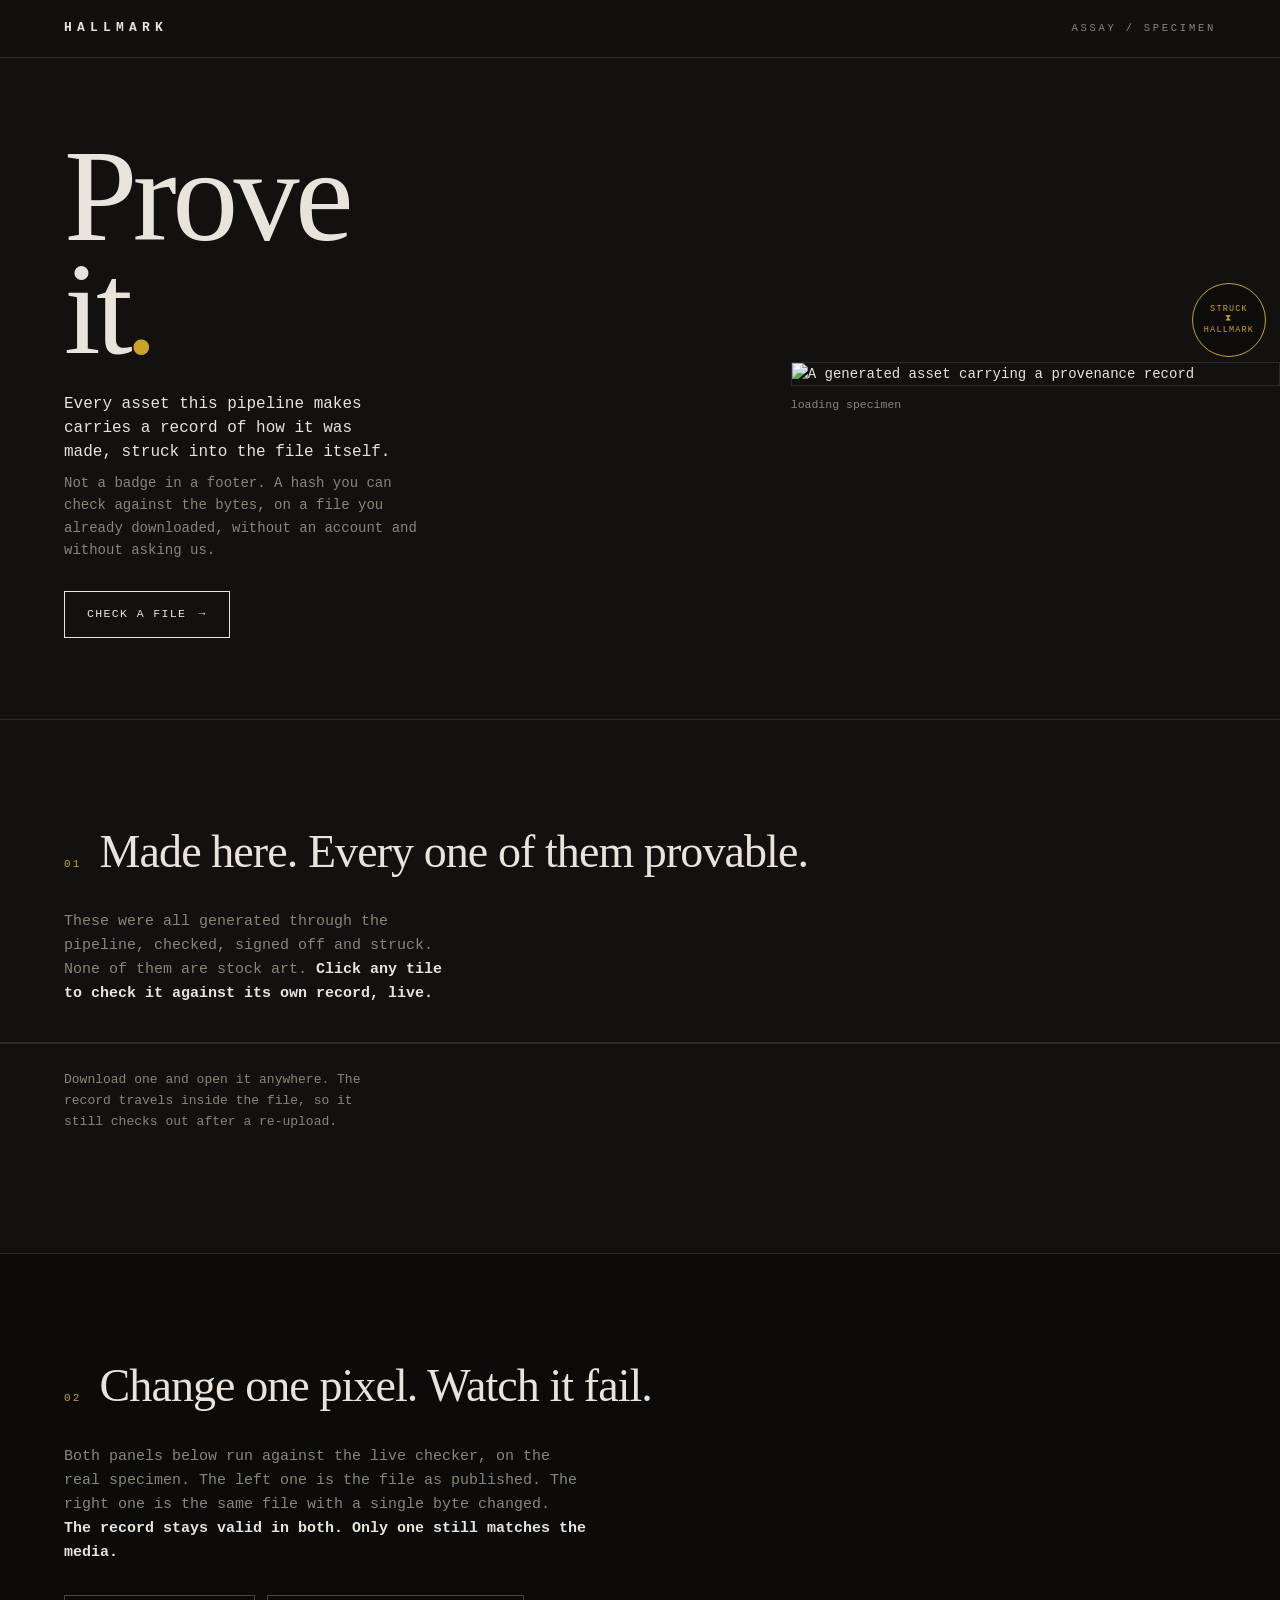
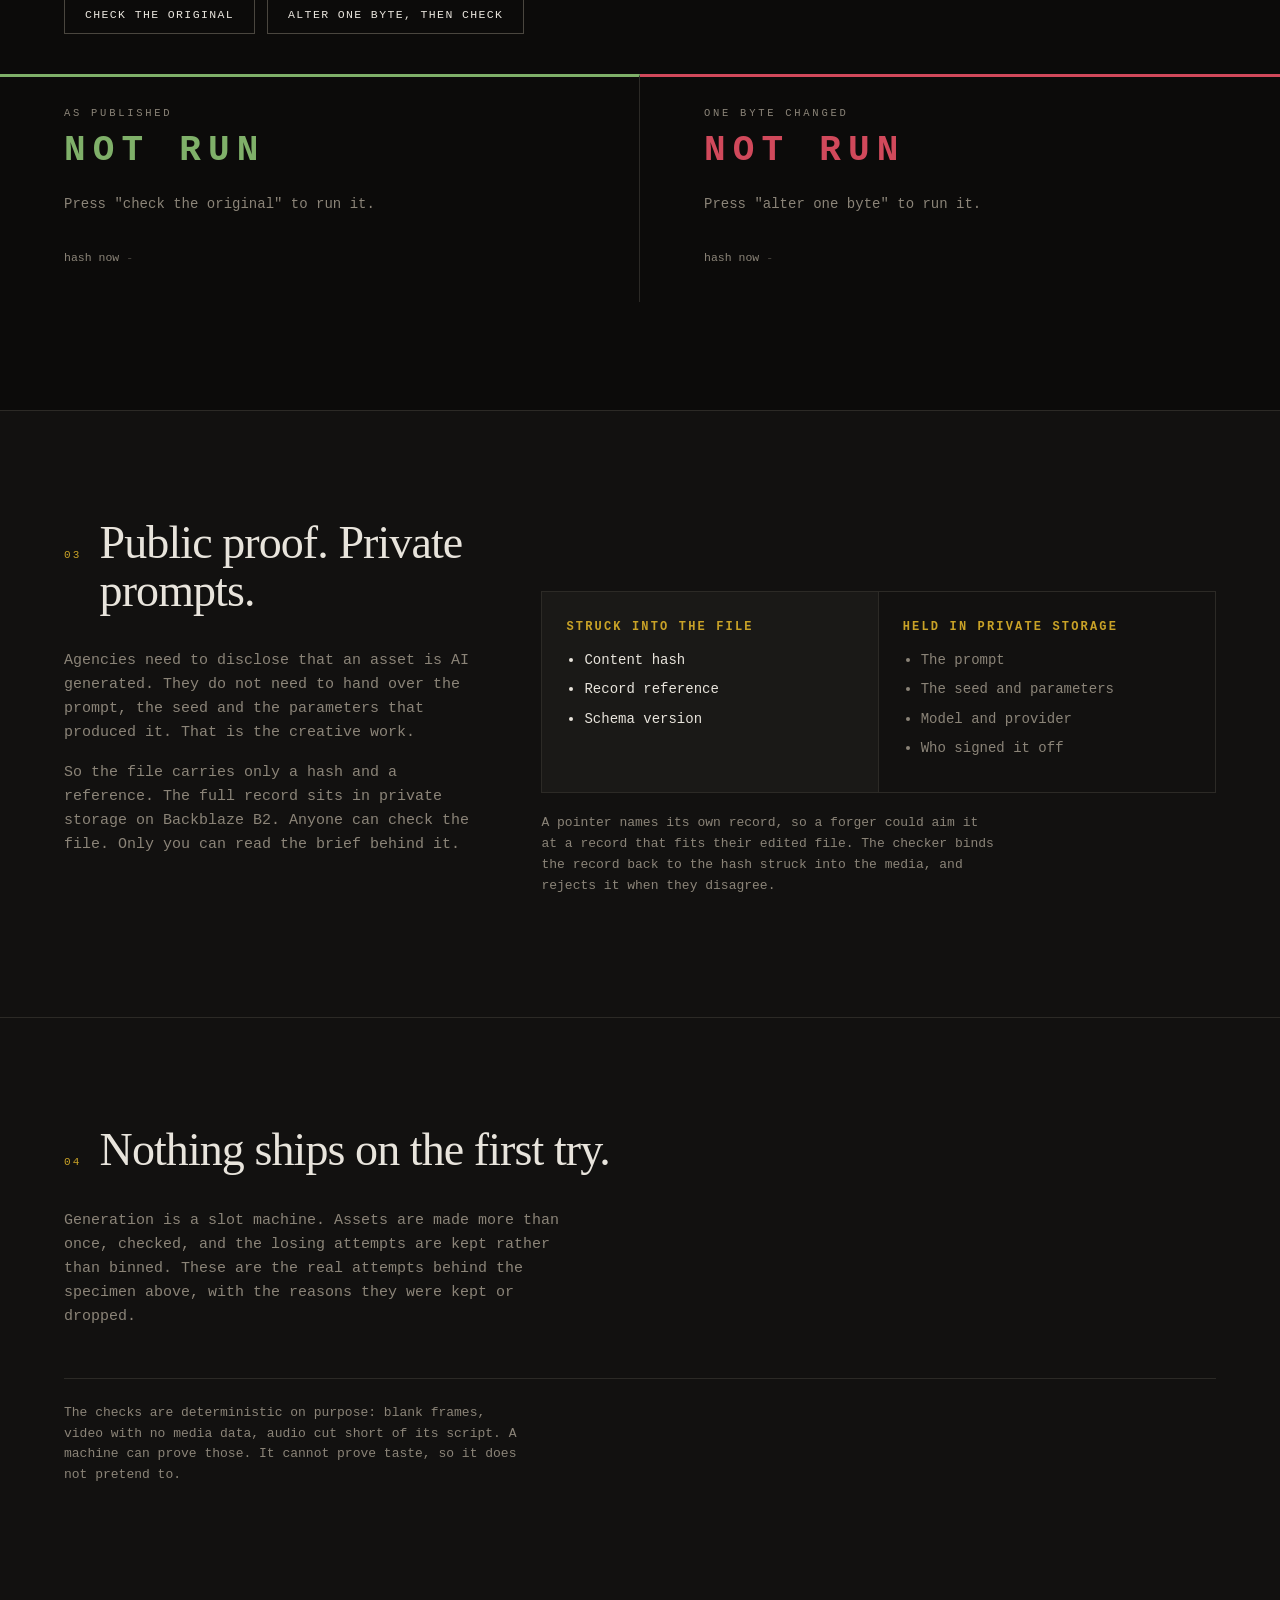
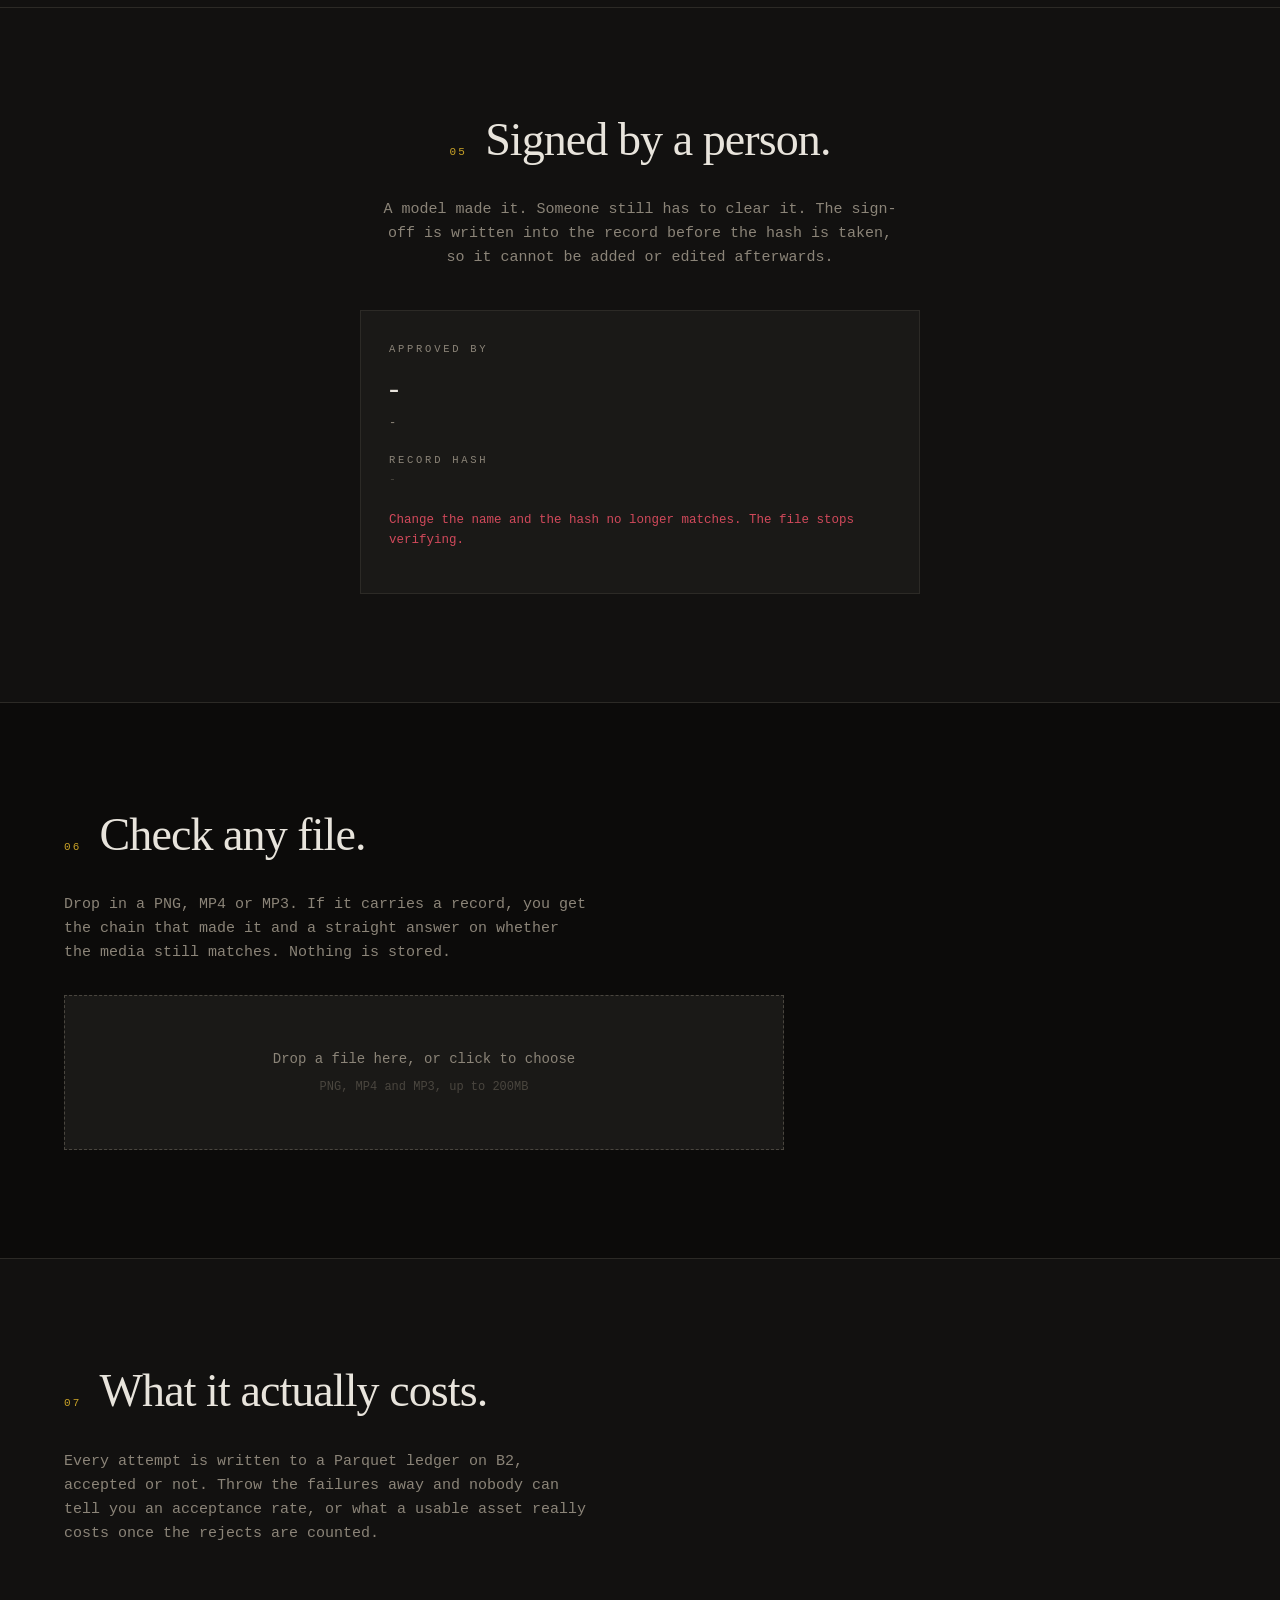
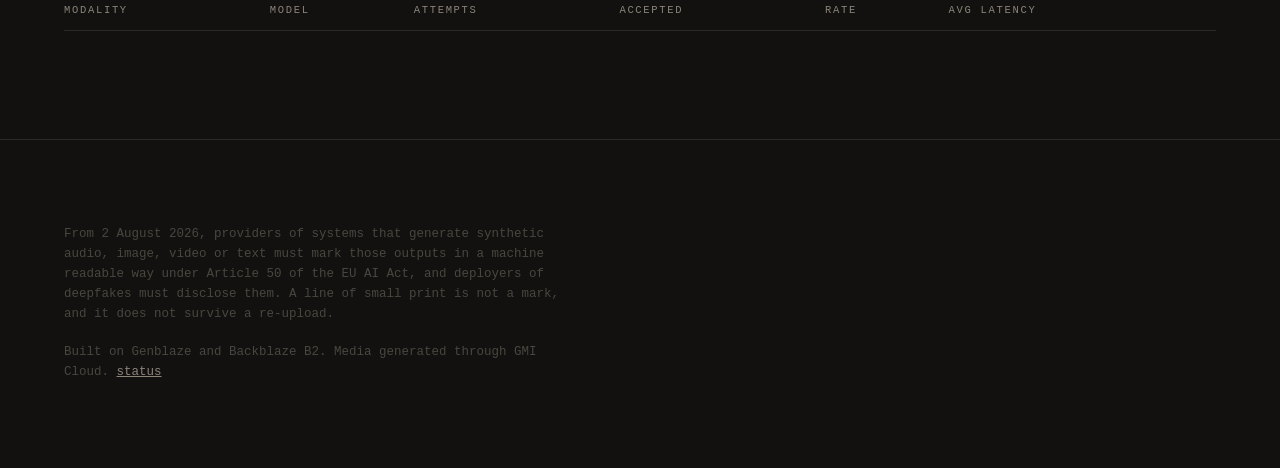
==== commit f43f7f5d: "Add a provable gallery and floating proof bubbles Every tile on the page is a real generated asset, " ====
--- a/hallmark/static/index.html
+++ b/hallmark/static/index.html
@@ -179,6 +179,89 @@
   button:hover:not(:disabled) { border-color: var(--ink); background: #201e1b; }
   button:disabled { opacity: .45; cursor: default; }
 
+  /* ---- gallery ------------------------------------------------------ */
+  .gallery { padding-left: 0; padding-right: 0; }
+  .gallery .sec-head, .gallery .lede { padding-left: 5vw; padding-right: 5vw; }
+  .tiles {
+    display: grid;
+    grid-template-columns: repeat(4, 1fr);
+    gap: 1px;
+    background: var(--rule);
+    border-top: 1px solid var(--rule);
+    border-bottom: 1px solid var(--rule);
+    margin-top: 36px;
+  }
+  .tile {
+    position: relative;
+    background: var(--deep);
+    cursor: pointer;
+    overflow: hidden;
+    aspect-ratio: 1 / 1;
+  }
+  .tile img {
+    width: 100%; height: 100%; object-fit: cover;
+    transition: transform .5s cubic-bezier(.2,.7,.3,1), filter .3s;
+  }
+  .tile:hover img { transform: scale(1.045); filter: saturate(1.12); }
+  .tile .cap {
+    position: absolute; inset: auto 0 0 0;
+    padding: 14px 14px 12px;
+    background: linear-gradient(to top, rgba(12,11,10,.94), rgba(12,11,10,0));
+    display: flex; justify-content: space-between; align-items: flex-end; gap: 8px;
+  }
+  .tile .name { font-size: 11.5px; letter-spacing: .1em; text-transform: uppercase; }
+  .tile .tick {
+    font-size: 10px; letter-spacing: .14em; text-transform: uppercase;
+    border: 1px solid var(--faint); padding: 2px 7px; color: var(--dim); white-space: nowrap;
+  }
+  .tile.checking .tick { border-color: var(--warn); color: var(--warn); }
+  .tile.verified .tick { border-color: var(--pass); color: var(--pass); }
+  .tile.failed .tick { border-color: var(--fail); color: var(--fail); }
+  /* ---- proof bubbles ------------------------------------------------ */
+  /* Hovering an asset lifts its provenance off the surface. Pointer events
+     are off so the bubbles never block the click that verifies the tile. */
+  .bubbles { position: absolute; inset: 0; pointer-events: none; overflow: hidden; }
+  .bubble {
+    position: absolute;
+    display: inline-flex;
+    align-items: center;
+    gap: 7px;
+    padding: 6px 13px;
+    border-radius: 999px;
+    font-size: 10.5px;
+    letter-spacing: .08em;
+    white-space: nowrap;
+    color: var(--ink);
+    background: rgba(18, 17, 16, .72);
+    border: 1px solid rgba(232, 228, 220, .22);
+    backdrop-filter: blur(7px);
+    box-shadow: 0 6px 22px rgba(0, 0, 0, .45), inset 0 1px 0 rgba(255, 255, 255, .12);
+    opacity: 0;
+    animation: rise 2.6s cubic-bezier(.22,.7,.3,1) forwards;
+  }
+  .bubble .dot {
+    width: 6px; height: 6px; border-radius: 50%;
+    background: var(--struck);
+    box-shadow: 0 0 8px var(--struck);
+  }
+  .bubble.ok { border-color: rgba(127, 176, 105, .5); }
+  .bubble.ok .dot { background: var(--pass); box-shadow: 0 0 8px var(--pass); }
+  .bubble.mono { font-family: var(--mono); color: var(--dim); }
+
+  @keyframes rise {
+    0%   { opacity: 0; transform: translate3d(0, 26px, 0) scale(.84); }
+    18%  { opacity: 1; transform: translate3d(0, 6px, 0) scale(1); }
+    72%  { opacity: 1; }
+    100% { opacity: 0; transform: translate3d(var(--drift, 8px), -78px, 0) scale(1.02); }
+  }
+
+  @media (prefers-reduced-motion: reduce) {
+    .bubble { animation: fade 2.6s linear forwards; }
+    @keyframes fade { 0%,100% { opacity: 0 } 20%,70% { opacity: 1 } }
+  }
+
+  @media (max-width: 900px) { .tiles { grid-template-columns: repeat(2, 1fr); } }
+
   /* ---- 3. how it travels ------------------------------------------- */
   .travels { display: grid; grid-template-columns: minmax(0, 38fr) minmax(0, 62fr); gap: 5vw; }
   .travels .right { padding-top: 8vh; }
@@ -313,18 +396,30 @@
     <p class="sub">Not a badge in a footer. A hash you can check against the bytes, on a file you already downloaded, without an account and without asking us.</p>
     <a class="cta" href="#verify">Check a file <span aria-hidden="true">&rarr;</span></a>
   </div>
-  <figure class="specimen" style="margin:0">
-    <img id="heroImg" alt="A generated campaign image carrying a provenance record" loading="lazy">
+  <figure class="specimen" id="heroFig" style="margin:0" tabindex="0">
+    <img id="heroImg" alt="A generated asset carrying a provenance record" loading="lazy">
+    <div class="bubbles" id="heroBubbles"></div>
     <span class="struck">Struck<br>&#10711;<br>Hallmark</span>
     <figcaption id="heroCap">loading specimen</figcaption>
   </figure>
 </div>
 
-<!-- 2. TAMPER ---------------------------------------------------------- -->
+<!-- 2. GALLERY --------------------------------------------------------- -->
+<section class="gallery">
+  <div class="sec-head">
+    <span class="num">01</span>
+    <h2>Made here. Every one of them provable.</h2>
+  </div>
+  <p class="lede">These were all generated through the pipeline, checked, signed off and struck. None of them are stock art. <strong>Click any tile to check it against its own record, live.</strong></p>
+  <div class="tiles" id="tiles"></div>
+  <p class="lede" style="margin-top:26px;font-size:13px">Download one and open it anywhere. The record travels inside the file, so it still checks out after a re-upload.</p>
+</section>
+
+<!-- 3. TAMPER ---------------------------------------------------------- -->
 <section class="tamper">
   <div class="inner">
     <div class="sec-head">
-      <span class="num">01</span>
+      <span class="num">02</span>
       <h2>Change one pixel. Watch it fail.</h2>
     </div>
     <p class="lede">Both panels below run against the live checker, on the real specimen. The left one is the file as published. The right one is the same file with a single byte changed. <strong>The record stays valid in both. Only one still matches the media.</strong></p>
@@ -354,7 +449,7 @@
   <div class="travels">
     <div class="left">
       <div class="sec-head">
-        <span class="num">02</span>
+        <span class="num">03</span>
         <h2>Public proof. Private prompts.</h2>
       </div>
       <p class="lede">Agencies need to disclose that an asset is AI generated. They do not need to hand over the prompt, the seed and the parameters that produced it. That is the creative work.</p>
@@ -388,7 +483,7 @@
 <!-- 4. THE GATE -------------------------------------------------------- -->
 <section>
   <div class="sec-head">
-    <span class="num">03</span>
+    <span class="num">04</span>
     <h2>Nothing ships on the first try.</h2>
   </div>
   <p class="lede">Generation is a slot machine. Assets are made more than once, checked, and the losing attempts are kept rather than binned. These are the real attempts behind the specimen above, with the reasons they were kept or dropped.</p>
@@ -401,7 +496,7 @@
 <!-- 5. SIGN-OFF -------------------------------------------------------- -->
 <section class="signoff">
   <div class="sec-head" style="justify-content:center">
-    <span class="num">04</span>
+    <span class="num">05</span>
     <h2>Signed by a person.</h2>
   </div>
   <p class="lede">A model made it. Someone still has to clear it. The sign-off is written into the record before the hash is taken, so it cannot be added or edited afterwards.</p>
@@ -418,7 +513,7 @@
 <!-- 6. VERIFY ---------------------------------------------------------- -->
 <section class="verify" id="verify">
   <div class="sec-head">
-    <span class="num">05</span>
+    <span class="num">06</span>
     <h2>Check any file.</h2>
   </div>
   <p class="lede">Drop in a PNG, MP4 or MP3. If it carries a record, you get the chain that made it and a straight answer on whether the media still matches. Nothing is stored.</p>
@@ -451,7 +546,7 @@
 <!-- 7. LEDGER ---------------------------------------------------------- -->
 <section>
   <div class="sec-head">
-    <span class="num">06</span>
+    <span class="num">07</span>
     <h2>What it actually costs.</h2>
   </div>
   <p class="lede">Every attempt is written to a Parquet ledger on B2, accepted or not. Throw the failures away and nobody can tell you an acceptance rate, or what a usable asset really costs once the rejects are counted.</p>
@@ -475,6 +570,9 @@
 const set = (id, v) => { el(id).textContent = (v === null || v === undefined || v === '') ? '-' : v; };
 
 let SHOW = null;
+// The hero and the tamper demo run against whichever asset is on show, so
+// they stay in step when the gallery is regenerated.
+let HERO_SRC = '/api/specimen/image';
 
 async function boot() {
   try {
@@ -485,11 +583,27 @@
   }
   if (!SHOW || SHOW.error) return;
 
+  const tiles = SHOW.gallery || [];
+  const hero = tiles.find(t => t.slug === 'horse-iridescent') || tiles[0];
   const img = SHOW.specimens.find(s => s.modality === 'image');
-  if (img) {
-    el('heroImg').src = '/api/specimen/image';
+
+  if (hero) {
+    HERO_SRC = `/api/gallery/${hero.slug}`;
+    el('heroImg').src = HERO_SRC;
+    el('heroCap').textContent = `${hero.title} · ${hero.model} · sha256 ${(hero.sha256 || '').slice(0, 32)}...`;
+    attachBubbles(el('heroFig'), el('heroBubbles'), [
+      { text: 'record found', ok: true },
+      { text: hero.model, mono: true },
+      { text: `sha ${(hero.sha256 || '').slice(0, 12)}`, mono: true },
+      { text: 'prompt withheld', mono: true },
+      { text: `signed ${(SHOW.approval || {}).approver || 'studio'}`, ok: true },
+    ]);
+  } else if (img) {
+    el('heroImg').src = HERO_SRC;
     el('heroCap').textContent = `${img.model} · sha256 ${(img.sha256 || '').slice(0, 32)}...`;
   }
+
+  renderTiles(tiles);
   set('mastRun', `assay / ${(SHOW.run_id || '').slice(0, 8)}`);
 
   const a = SHOW.approval || {};
@@ -500,6 +614,118 @@
 
   renderStrip(SHOW.attempts || []);
   renderLedger(SHOW.ledger || []);
+}
+
+/* Float the provenance off an asset while the pointer is over it.
+   Spawning is throttled and every bubble removes itself, so a long hover
+   cannot pile up nodes. */
+function attachBubbles(host, layer, facts) {
+  let timer = null;
+  let index = 0;
+
+  const pop = () => {
+    const fact = facts[index % facts.length];
+    index += 1;
+
+    const bubble = document.createElement('span');
+    bubble.className = 'bubble' + (fact.ok ? ' ok' : '') + (fact.mono ? ' mono' : '');
+
+    const dot = document.createElement('span');
+    dot.className = 'dot';
+    bubble.appendChild(dot);
+    bubble.appendChild(document.createTextNode(fact.text));
+
+    bubble.style.left = (10 + Math.random() * 42) + '%';
+    bubble.style.bottom = (16 + Math.random() * 26) + '%';
+    bubble.style.setProperty('--drift', (Math.random() * 44 - 22).toFixed(0) + 'px');
+    bubble.style.animationDelay = (Math.random() * 0.12).toFixed(2) + 's';
+
+    bubble.addEventListener('animationend', () => bubble.remove());
+    layer.appendChild(bubble);
+  };
+
+  const start = () => {
+    if (timer) return;
+    pop();
+    timer = setInterval(pop, 620);
+  };
+  const stop = () => {
+    clearInterval(timer);
+    timer = null;
+  };
+
+  host.addEventListener('mouseenter', start);
+  host.addEventListener('mouseleave', stop);
+  host.addEventListener('focus', start);
+  host.addEventListener('blur', stop);
+}
+
+function renderTiles(tiles) {
+  const wrap = el('tiles');
+  wrap.innerHTML = '';
+
+  tiles.forEach(t => {
+    const tile = document.createElement('div');
+    tile.className = 'tile';
+    tile.tabIndex = 0;
+    tile.setAttribute('role', 'button');
+    tile.setAttribute('aria-label', `Check ${t.title} against its record`);
+
+    const img = document.createElement('img');
+    img.src = `/api/gallery/${t.slug}`;
+    img.alt = t.title;
+    img.loading = 'lazy';
+    tile.appendChild(img);
+
+    const bubbles = document.createElement('div');
+    bubbles.className = 'bubbles';
+    tile.appendChild(bubbles);
+
+    const proof = [
+      { text: 'record found', ok: true },
+      { text: t.model, mono: true },
+      { text: `sha ${(t.sha256 || '').slice(0, 12)}`, mono: true },
+      { text: `signed ${(SHOW.approval || {}).approver || 'studio'}`, ok: true },
+    ];
+    attachBubbles(tile, bubbles, proof);
+
+    const cap = document.createElement('div');
+    cap.className = 'cap';
+    const name = document.createElement('span');
+    name.className = 'name';
+    name.textContent = t.title;
+    const tick = document.createElement('span');
+    tick.className = 'tick';
+    tick.textContent = 'check it';
+    cap.appendChild(name);
+    cap.appendChild(tick);
+    tile.appendChild(cap);
+
+    const run = async () => {
+      if (tile.classList.contains('checking')) return;
+      tile.className = 'tile checking';
+      tick.textContent = 'checking';
+      try {
+        const bytes = await (await fetch(`/api/gallery/${t.slug}`)).blob();
+        const body = new FormData();
+        body.append('file', bytes, `${t.slug}.png`);
+        const data = await (await fetch('/api/verify', { method: 'POST', body })).json();
+        const ok = data.verdict === 'verified';
+        tile.className = 'tile ' + (ok ? 'verified' : 'failed');
+        tick.textContent = data.verdict;
+      } catch (err) {
+        tile.className = 'tile failed';
+        tick.textContent = 'error';
+      }
+    };
+
+    tile.addEventListener('click', run);
+    tile.addEventListener('keydown', e => {
+      if (e.key === 'Enter' || e.key === ' ') { e.preventDefault(); run(); }
+    });
+
+    wrap.appendChild(tile);
+  });
 }
 
 function renderStrip(attempts) {
@@ -569,7 +795,7 @@
   set(sId, '');
   set(hId, '-');
 
-  const res = await fetch('/api/specimen/image');
+  const res = await fetch(HERO_SRC);
   let bytes = new Uint8Array(await res.arrayBuffer());
 
   if (mutate) {
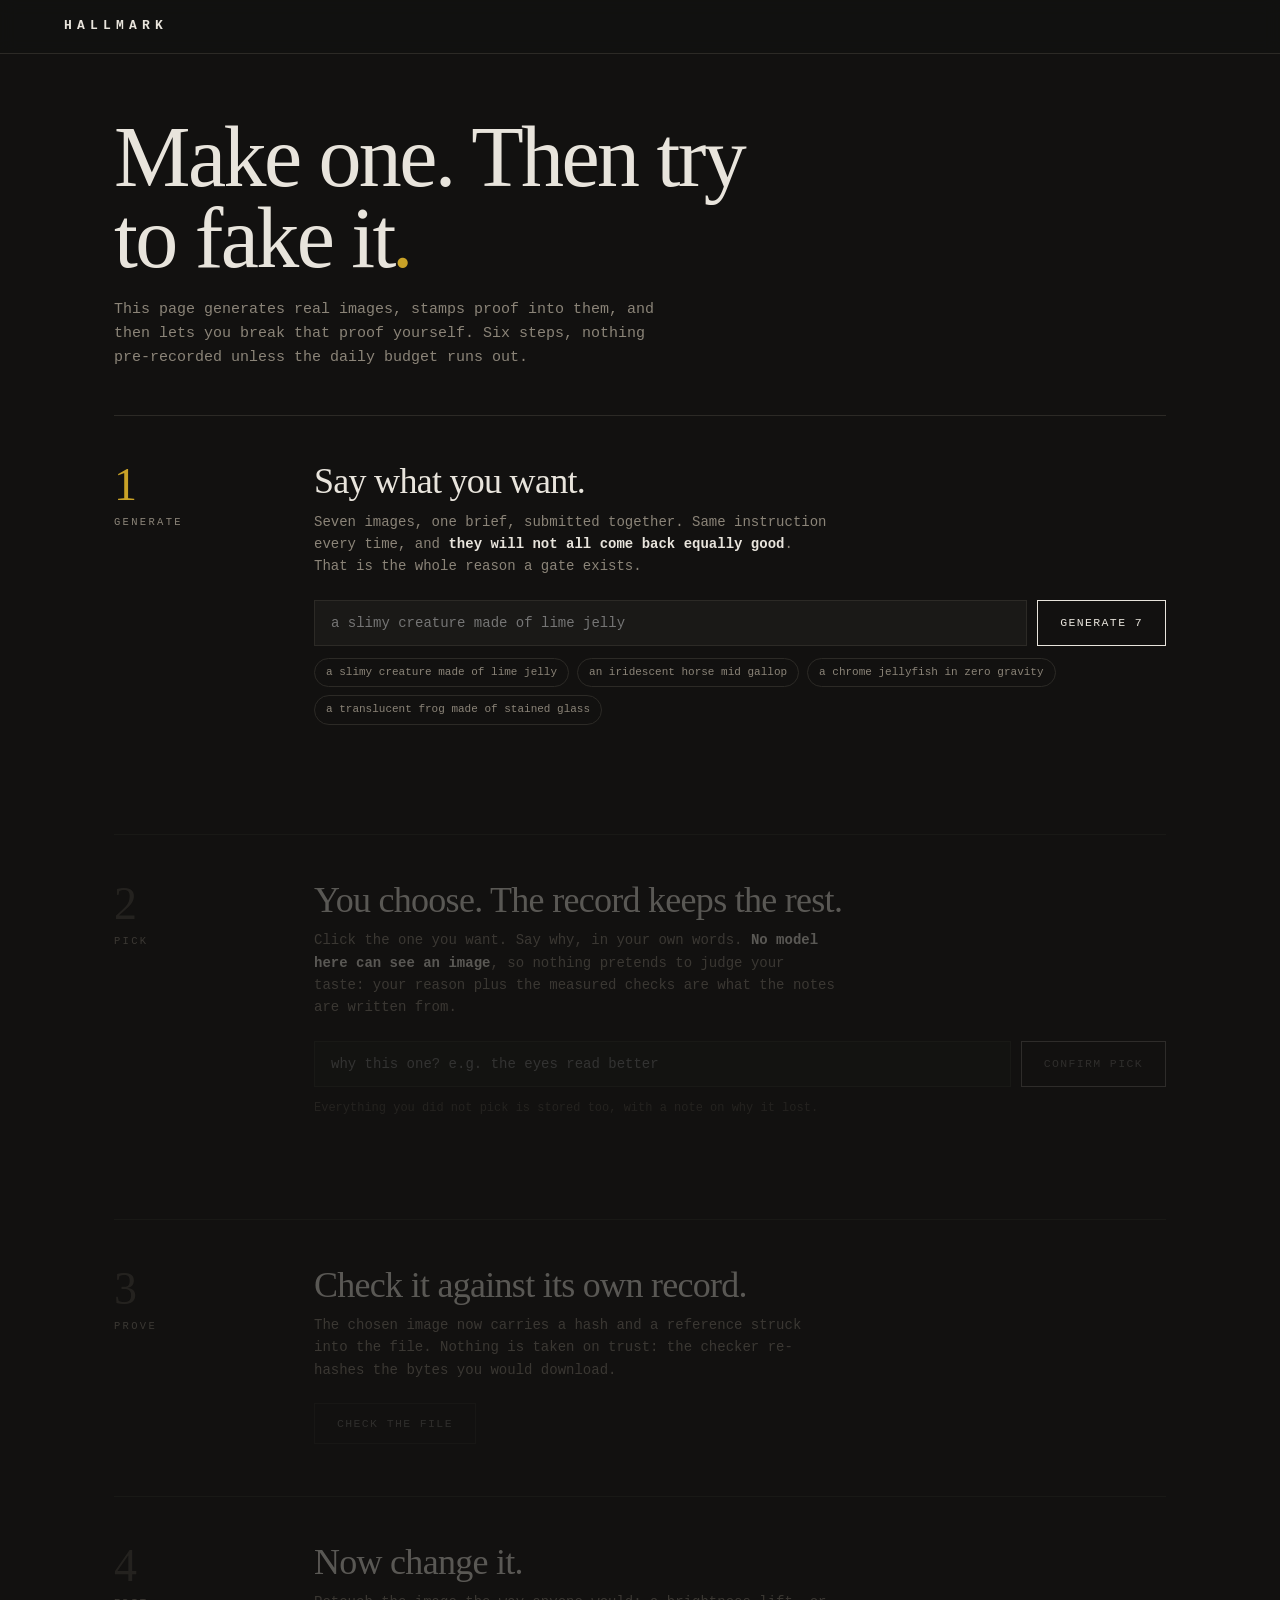
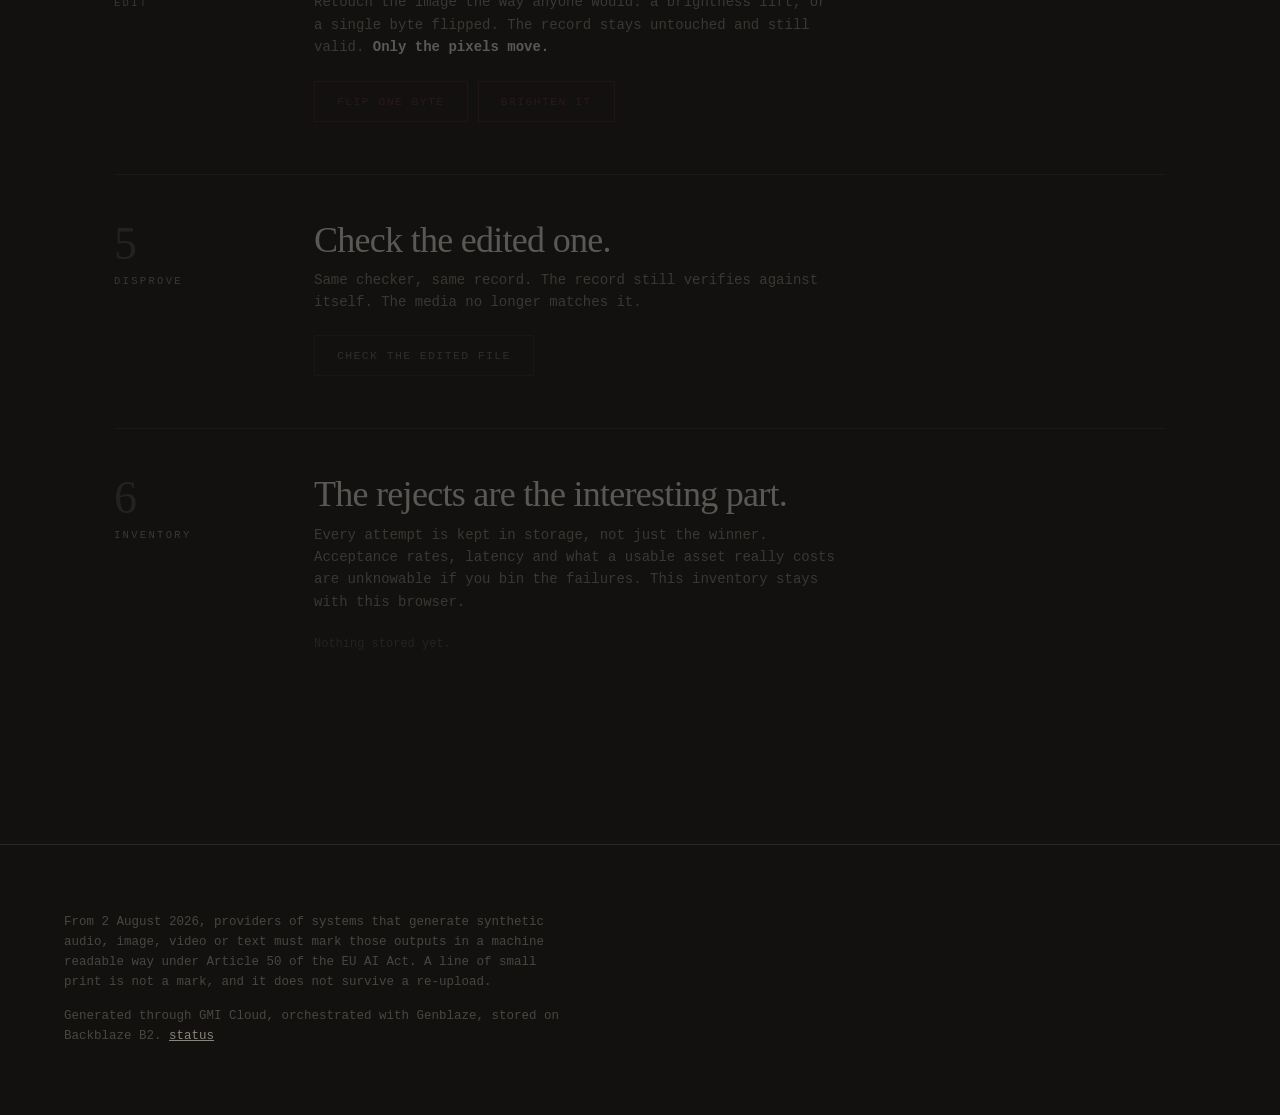
==== commit 32622314: "Rebuild the homepage as the demo itself The page argued for the product instead of letting anyone do" ====
--- a/hallmark/static/index.html
+++ b/hallmark/static/index.html
@@ -3,380 +3,211 @@
 <head>
 <meta charset="utf-8">
 <meta name="viewport" content="width=device-width, initial-scale=1">
-<title>HALLMARK / provenance for generated media</title>
-<meta name="description" content="Every AI asset carries proof of how it was made, inside the file. Check any file against its own record.">
+<title>HALLMARK / generate it, then try to fake it</title>
+<meta name="description" content="Generate an image, prove it is real, edit one pixel, watch the proof break. Then keep the whole run, rejects included.">
 <style>
   :root {
-    --ink: #e8e4dc;
-    --dim: #8b8478;
-    --faint: #4a463f;
-    --bg: #121110;
-    --panel: #1a1917;
-    --deep: #0c0b0a;
-    --rule: #2c2a26;
-    --pass: #7fb069;
-    --fail: #d1495b;
-    --warn: #e0a458;
-    --struck: #c9a227;
+    --ink: #e8e4dc; --dim: #8b8478; --faint: #4a463f;
+    --bg: #121110; --panel: #1a1917; --deep: #0c0b0a; --rule: #2c2a26;
+    --pass: #7fb069; --fail: #d1495b; --warn: #e0a458; --struck: #c9a227;
     --mono: ui-monospace, "SF Mono", "Cascadia Mono", Menlo, Consolas, monospace;
     --display: "Iowan Old Style", "Palatino Linotype", Palatino, Georgia, serif;
   }
   * { box-sizing: border-box; }
-  html { scroll-behavior: smooth; }
   body {
-    margin: 0;
-    background: var(--bg);
-    color: var(--ink);
-    font-family: var(--mono);
-    font-size: 14px;
-    line-height: 1.6;
+    margin: 0; background: var(--bg); color: var(--ink);
+    font-family: var(--mono); font-size: 14px; line-height: 1.6;
     -webkit-font-smoothing: antialiased;
   }
-  img, video { max-width: 100%; display: block; }
-
-  .label {
-    font-size: 10.5px;
-    letter-spacing: 0.26em;
-    text-transform: uppercase;
-    color: var(--dim);
-  }
-  .rule { border: 0; border-top: 1px solid var(--rule); margin: 0; }
-  .scroller { overflow-x: auto; }
-
-  /* ---- masthead ---------------------------------------------------- */
+  img { max-width: 100%; display: block; }
+  .wrap { max-width: 1180px; margin: 0 auto; padding: 0 5vw 14vh; }
+
   .masthead {
-    display: flex;
-    justify-content: space-between;
-    align-items: baseline;
-    gap: 16px;
-    padding: 18px 5vw;
-    border-bottom: 1px solid var(--rule);
-    position: sticky;
-    top: 0;
-    background: rgba(18, 17, 16, 0.92);
-    backdrop-filter: blur(8px);
-    z-index: 20;
-  }
-  .wordmark { font-size: 13px; letter-spacing: 0.4em; text-transform: uppercase; font-weight: 600; }
-
-  /* ---- 1. hero ----------------------------------------------------- */
-  .hero {
+    display: flex; justify-content: space-between; align-items: baseline; gap: 16px;
+    padding: 16px 5vw; border-bottom: 1px solid var(--rule);
+    position: sticky; top: 0; z-index: 30;
+    background: rgba(18,17,16,.94); backdrop-filter: blur(8px);
+  }
+  .wordmark { font-size: 13px; letter-spacing: .4em; text-transform: uppercase; font-weight: 600; }
+  .label { font-size: 10.5px; letter-spacing: .24em; text-transform: uppercase; color: var(--dim); }
+
+  /* ---- opener ------------------------------------------------------- */
+  .opener { padding: 7vh 0 5vh; }
+  .opener h1 {
+    font-family: var(--display); font-weight: 400;
+    font-size: clamp(40px, 7.4vw, 86px); line-height: .94;
+    letter-spacing: -.03em; margin: 0 0 20px;
+  }
+  .opener h1 em { font-style: italic; color: var(--struck); }
+  .opener p { color: var(--dim); max-width: 60ch; font-size: 15px; margin: 0; }
+
+  /* ---- step scaffolding --------------------------------------------- */
+  .step {
+    border-top: 1px solid var(--rule);
+    padding: 46px 0 52px;
     display: grid;
-    grid-template-columns: minmax(0, 58fr) minmax(0, 42fr);
-    gap: 4vw;
-    align-items: center;
-    padding: 9vh 0 9vh 5vw;
-    border-bottom: 1px solid var(--rule);
-  }
-  .hero h1 {
-    font-family: var(--display);
-    font-size: clamp(58px, 11vw, 132px);
-    line-height: 0.86;
-    letter-spacing: -0.035em;
-    margin: 0 0 26px;
-    font-weight: 400;
-  }
-  .hero h1 em { font-style: italic; color: var(--struck); }
-  .hero .stand {
-    font-size: 16px;
-    line-height: 1.5;
-    max-width: 34ch;
-    color: var(--ink);
-    margin: 0 0 8px;
-  }
-  .hero .sub { color: var(--dim); max-width: 44ch; margin: 0 0 30px; }
-
-  .specimen { position: relative; }
-  .specimen img { border: 1px solid var(--rule); }
-  .struck {
-    position: absolute;
-    right: 14px;
-    bottom: 58px;
-    width: 74px;
-    height: 74px;
-    border: 1.5px solid var(--struck);
-    border-radius: 50%;
-    color: var(--struck);
-    display: grid;
-    place-items: center;
-    text-align: center;
-    font-size: 8.5px;
-    letter-spacing: 0.14em;
-    line-height: 1.25;
-    background: rgba(12, 11, 10, 0.74);
-    text-transform: uppercase;
-  }
-  .specimen figcaption {
-    margin-top: 10px;
-    color: var(--dim);
-    font-size: 11.5px;
-    word-break: break-all;
-  }
-
-  .cta {
-    display: inline-flex;
-    align-items: center;
-    gap: 12px;
-    border: 1px solid var(--ink);
-    color: var(--ink);
-    text-decoration: none;
-    padding: 13px 22px;
-    letter-spacing: 0.12em;
-    text-transform: uppercase;
-    font-size: 11.5px;
-    transition: background .12s, color .12s;
-  }
-  .cta:hover { background: var(--ink); color: var(--bg); }
-
-  /* ---- section scaffolding ----------------------------------------- */
-  section { padding: 12vh 5vw; border-bottom: 1px solid var(--rule); }
-  .sec-head { display: flex; align-items: baseline; gap: 18px; margin-bottom: 34px; }
-  .sec-head h2 {
-    font-family: var(--display);
-    font-weight: 400;
-    font-size: clamp(28px, 4.4vw, 46px);
-    letter-spacing: -0.02em;
-    margin: 0;
-    line-height: 1.05;
-  }
-  .sec-head .num { color: var(--struck); font-size: 11px; letter-spacing: .2em; }
-  .lede { max-width: 58ch; color: var(--dim); font-size: 15px; }
-  .lede strong { color: var(--ink); font-weight: 600; }
-
-  /* ---- 2. tamper --------------------------------------------------- */
-  .tamper { background: var(--deep); padding-left: 0; padding-right: 0; }
-  .tamper .inner { padding: 0 5vw; }
-  .panes { display: grid; grid-template-columns: 1fr 1fr; margin-top: 40px; }
-  .pane { padding: 28px 5vw 34px; border-top: 3px solid var(--faint); }
-  .pane:first-child { border-right: 1px solid var(--rule); }
-  .pane.good { border-top-color: var(--pass); }
-  .pane.bad { border-top-color: var(--fail); }
-  .pane h3 {
-    font-size: clamp(22px, 3.2vw, 36px);
-    letter-spacing: 0.2em;
-    text-transform: uppercase;
-    margin: 0 0 4px;
-    font-weight: 600;
-  }
-  .pane.good h3 { color: var(--pass); }
-  .pane.bad h3 { color: var(--fail); }
-  .pane .said { color: var(--dim); min-height: 3em; }
-  .pane .hashline { margin-top: 14px; font-size: 11.5px; word-break: break-all; color: var(--faint); }
-  .pane .hashline b { color: var(--dim); font-weight: 400; }
-  .actions { display: flex; gap: 12px; flex-wrap: wrap; margin-top: 30px; }
+    grid-template-columns: 168px minmax(0, 1fr);
+    gap: 32px;
+    opacity: .34;
+    transition: opacity .35s;
+  }
+  .step.live, .step.done { opacity: 1; }
+  .step .marker { position: sticky; top: 78px; align-self: start; }
+  .step .marker .n {
+    font-family: var(--display); font-size: 46px; line-height: 1;
+    color: var(--faint); transition: color .3s;
+  }
+  .step.live .marker .n { color: var(--struck); }
+  .step.done .marker .n { color: var(--pass); }
+  .step .marker .t {
+    font-size: 10.5px; letter-spacing: .22em; text-transform: uppercase;
+    color: var(--dim); margin-top: 6px;
+  }
+  .step h2 {
+    font-family: var(--display); font-weight: 400;
+    font-size: clamp(24px, 3.4vw, 36px); letter-spacing: -.02em;
+    margin: 0 0 10px; line-height: 1.06;
+  }
+  .step .say { color: var(--dim); max-width: 62ch; margin: 0 0 22px; }
+  .step .say strong { color: var(--ink); font-weight: 600; }
+
+  /* ---- controls ------------------------------------------------------ */
+  .briefbar { display: flex; gap: 10px; flex-wrap: wrap; }
+  input[type=text] {
+    flex: 1 1 380px; min-width: 0;
+    font-family: var(--mono); font-size: 14px;
+    background: var(--panel); color: var(--ink);
+    border: 1px solid var(--rule); padding: 14px 16px;
+  }
+  input[type=text]:focus { outline: none; border-color: var(--dim); }
   button {
-    font-family: var(--mono);
-    font-size: 11.5px;
-    letter-spacing: 0.12em;
-    text-transform: uppercase;
-    background: transparent;
-    color: var(--ink);
-    border: 1px solid var(--faint);
-    padding: 12px 20px;
-    cursor: pointer;
-    transition: border-color .12s, background .12s;
+    font-family: var(--mono); font-size: 11.5px; letter-spacing: .12em;
+    text-transform: uppercase; background: transparent; color: var(--ink);
+    border: 1px solid var(--faint); padding: 13px 22px; cursor: pointer;
+    transition: border-color .12s, background .12s, color .12s;
   }
   button:hover:not(:disabled) { border-color: var(--ink); background: #201e1b; }
-  button:disabled { opacity: .45; cursor: default; }
-
-  /* ---- gallery ------------------------------------------------------ */
-  .gallery { padding-left: 0; padding-right: 0; }
-  .gallery .sec-head, .gallery .lede { padding-left: 5vw; padding-right: 5vw; }
-  .tiles {
-    display: grid;
-    grid-template-columns: repeat(4, 1fr);
-    gap: 1px;
-    background: var(--rule);
-    border-top: 1px solid var(--rule);
-    border-bottom: 1px solid var(--rule);
-    margin-top: 36px;
-  }
-  .tile {
-    position: relative;
-    background: var(--deep);
-    cursor: pointer;
-    overflow: hidden;
-    aspect-ratio: 1 / 1;
-  }
-  .tile img {
-    width: 100%; height: 100%; object-fit: cover;
-    transition: transform .5s cubic-bezier(.2,.7,.3,1), filter .3s;
-  }
-  .tile:hover img { transform: scale(1.045); filter: saturate(1.12); }
-  .tile .cap {
-    position: absolute; inset: auto 0 0 0;
-    padding: 14px 14px 12px;
-    background: linear-gradient(to top, rgba(12,11,10,.94), rgba(12,11,10,0));
-    display: flex; justify-content: space-between; align-items: flex-end; gap: 8px;
-  }
-  .tile .name { font-size: 11.5px; letter-spacing: .1em; text-transform: uppercase; }
-  .tile .tick {
-    font-size: 10px; letter-spacing: .14em; text-transform: uppercase;
-    border: 1px solid var(--faint); padding: 2px 7px; color: var(--dim); white-space: nowrap;
-  }
-  .tile.checking .tick { border-color: var(--warn); color: var(--warn); }
-  .tile.verified .tick { border-color: var(--pass); color: var(--pass); }
-  .tile.failed .tick { border-color: var(--fail); color: var(--fail); }
-  /* ---- proof bubbles ------------------------------------------------ */
-  /* Hovering an asset lifts its provenance off the surface. Pointer events
-     are off so the bubbles never block the click that verifies the tile. */
+  button:disabled { opacity: .4; cursor: default; }
+  button.primary { border-color: var(--ink); }
+  button.primary:hover:not(:disabled) { background: var(--ink); color: var(--bg); }
+  button.danger { border-color: rgba(209,73,91,.6); color: var(--fail); }
+  button.danger:hover:not(:disabled) { background: rgba(209,73,91,.12); }
+  .hint { color: var(--faint); font-size: 12px; margin-top: 12px; }
+  .chips { display: flex; gap: 8px; flex-wrap: wrap; margin-top: 12px; }
+  .chip {
+    font-size: 11px; color: var(--dim); border: 1px solid var(--rule);
+    padding: 5px 11px; cursor: pointer; border-radius: 999px;
+  }
+  .chip:hover { border-color: var(--dim); color: var(--ink); }
+
+  /* ---- candidate grid ------------------------------------------------ */
+  .grid {
+    display: grid; grid-template-columns: repeat(auto-fill, minmax(178px, 1fr));
+    gap: 12px; margin-top: 22px;
+  }
+  .cand {
+    position: relative; aspect-ratio: 1/1; background: var(--deep);
+    border: 1px solid var(--rule); overflow: hidden; cursor: pointer;
+  }
+  .cand img { width: 100%; height: 100%; object-fit: cover; transition: transform .45s, filter .3s; }
+  .cand:hover img { transform: scale(1.05); }
+  .cand.pending { display: grid; place-items: center; }
+  .cand.pending .spin {
+    width: 22px; height: 22px; border: 2px solid var(--faint);
+    border-top-color: var(--struck); border-radius: 50%;
+    animation: spin 1s linear infinite;
+  }
+  @keyframes spin { to { transform: rotate(360deg); } }
+  .cand .idx {
+    position: absolute; top: 8px; left: 8px; font-size: 10.5px;
+    color: var(--dim); background: rgba(12,11,10,.8); padding: 2px 7px;
+  }
+  .cand.chosen { border-color: var(--pass); }
+  .cand.chosen::after {
+    content: "chosen"; position: absolute; bottom: 0; left: 0; right: 0;
+    background: var(--pass); color: var(--bg); font-size: 10px;
+    letter-spacing: .18em; text-transform: uppercase; text-align: center; padding: 4px;
+  }
+  .cand.rejected img { filter: grayscale(.72) brightness(.6); }
+  .cand.failed { display: grid; place-items: center; color: var(--fail); font-size: 11px; }
+
   .bubbles { position: absolute; inset: 0; pointer-events: none; overflow: hidden; }
   .bubble {
-    position: absolute;
-    display: inline-flex;
-    align-items: center;
-    gap: 7px;
-    padding: 6px 13px;
-    border-radius: 999px;
-    font-size: 10.5px;
-    letter-spacing: .08em;
-    white-space: nowrap;
-    color: var(--ink);
-    background: rgba(18, 17, 16, .72);
-    border: 1px solid rgba(232, 228, 220, .22);
-    backdrop-filter: blur(7px);
-    box-shadow: 0 6px 22px rgba(0, 0, 0, .45), inset 0 1px 0 rgba(255, 255, 255, .12);
-    opacity: 0;
-    animation: rise 2.6s cubic-bezier(.22,.7,.3,1) forwards;
-  }
-  .bubble .dot {
-    width: 6px; height: 6px; border-radius: 50%;
-    background: var(--struck);
-    box-shadow: 0 0 8px var(--struck);
-  }
-  .bubble.ok { border-color: rgba(127, 176, 105, .5); }
-  .bubble.ok .dot { background: var(--pass); box-shadow: 0 0 8px var(--pass); }
-  .bubble.mono { font-family: var(--mono); color: var(--dim); }
-
+    position: absolute; display: inline-flex; align-items: center; gap: 6px;
+    padding: 5px 11px; border-radius: 999px; font-size: 10px; white-space: nowrap;
+    color: var(--ink); background: rgba(18,17,16,.78);
+    border: 1px solid rgba(232,228,220,.2); backdrop-filter: blur(6px);
+    box-shadow: 0 6px 20px rgba(0,0,0,.5), inset 0 1px 0 rgba(255,255,255,.1);
+    opacity: 0; animation: rise 2.5s cubic-bezier(.22,.7,.3,1) forwards;
+  }
+  .bubble .dot { width: 5px; height: 5px; border-radius: 50%; background: var(--struck); box-shadow: 0 0 7px var(--struck); }
+  .bubble.ok { border-color: rgba(127,176,105,.5); }
+  .bubble.ok .dot { background: var(--pass); box-shadow: 0 0 7px var(--pass); }
   @keyframes rise {
-    0%   { opacity: 0; transform: translate3d(0, 26px, 0) scale(.84); }
-    18%  { opacity: 1; transform: translate3d(0, 6px, 0) scale(1); }
-    72%  { opacity: 1; }
-    100% { opacity: 0; transform: translate3d(var(--drift, 8px), -78px, 0) scale(1.02); }
-  }
-
+    0% { opacity: 0; transform: translate3d(0,22px,0) scale(.85); }
+    18% { opacity: 1; transform: translate3d(0,4px,0) scale(1); }
+    70% { opacity: 1; }
+    100% { opacity: 0; transform: translate3d(var(--drift,6px),-64px,0); }
+  }
   @media (prefers-reduced-motion: reduce) {
-    .bubble { animation: fade 2.6s linear forwards; }
+    .bubble { animation: fade 2.5s linear forwards; }
     @keyframes fade { 0%,100% { opacity: 0 } 20%,70% { opacity: 1 } }
   }
 
-  @media (max-width: 900px) { .tiles { grid-template-columns: repeat(2, 1fr); } }
-
-  /* ---- 3. how it travels ------------------------------------------- */
-  .travels { display: grid; grid-template-columns: minmax(0, 38fr) minmax(0, 62fr); gap: 5vw; }
-  .travels .right { padding-top: 8vh; }
-  .split { display: grid; grid-template-columns: 1fr 1fr; gap: 0; border: 1px solid var(--rule); }
-  .split > div { padding: 26px 24px; }
-  .split > div:first-child { border-right: 1px solid var(--rule); background: var(--panel); }
-  .split h4 { margin: 0 0 12px; font-size: 12px; letter-spacing: .18em; text-transform: uppercase; color: var(--struck); }
-  .split ul { margin: 0; padding-left: 18px; color: var(--dim); }
-  .split li { margin-bottom: 7px; }
-  .split .yes { color: var(--ink); }
-
-  /* ---- 4. the gate ------------------------------------------------- */
-  .strip { display: flex; gap: 0; margin-top: 34px; border-top: 1px solid var(--rule); }
-  .card {
-    min-width: 268px;
-    flex: 1 0 268px;
-    padding: 22px 22px 26px;
-    border-right: 1px solid var(--rule);
-    border-bottom: 1px solid var(--rule);
-  }
-  .card.kept { background: var(--panel); border-top: 2px solid var(--pass); margin-top: -1px; }
-  .card.lost { color: var(--faint); }
-  .card .verdict-tag {
-    font-size: 10.5px; letter-spacing: .2em; text-transform: uppercase; margin-bottom: 12px;
-  }
-  .card.kept .verdict-tag { color: var(--pass); }
-  .card.lost .verdict-tag { color: var(--dim); }
-  .card .model { color: var(--ink); font-size: 13px; margin-bottom: 3px; word-break: break-all; }
-  .card.lost .model { color: var(--dim); }
-  .card .meta { color: var(--dim); font-size: 11.5px; margin-bottom: 14px; }
-  .card .check { font-size: 11.5px; display: flex; gap: 8px; margin-bottom: 4px; }
-  .card .check .ok { color: var(--pass); }
-  .card .check .no { color: var(--fail); }
-  .card .why { margin-top: 12px; font-size: 11.5px; color: var(--warn); }
-
-  /* ---- 5. sign-off ------------------------------------------------- */
-  .signoff { text-align: center; }
-  .signoff .lede { margin: 0 auto; }
-  .stamp {
-    margin: 40px auto 0;
-    max-width: 560px;
-    border: 1px solid var(--rule);
-    background: var(--panel);
-    padding: 30px 28px;
-    text-align: left;
-  }
-  .stamp .who { font-family: var(--display); font-size: 30px; margin: 6px 0 2px; }
-  .stamp .when { color: var(--dim); font-size: 12px; }
-  .stamp .note { margin-top: 14px; color: var(--dim); }
-  .stamp .hash { margin-top: 18px; font-size: 11.5px; word-break: break-all; color: var(--faint); }
-  .warnline { margin-top: 22px; color: var(--fail); font-size: 12.5px; }
-
-  /* ---- 6. verify --------------------------------------------------- */
-  .verify { background: var(--deep); }
-  #drop {
-    margin-top: 30px;
-    border: 1px dashed var(--faint);
-    background: var(--panel);
-    padding: 52px 24px;
-    text-align: center;
-    cursor: pointer;
-    transition: border-color .12s, background .12s;
-    max-width: 720px;
-  }
-  #drop:hover, #drop.hot { border-color: var(--dim); background: #201e1b; }
-  #drop.hot { border-style: solid; }
-  #drop p { margin: 0; color: var(--dim); }
-  #drop .hint { margin-top: 8px; font-size: 12px; color: var(--faint); }
-  input[type=file] { display: none; }
-  .status { margin-top: 18px; color: var(--dim); }
-
-  .report { margin-top: 34px; max-width: 860px; }
-  .verdict { border-left: 3px solid var(--faint); padding: 2px 0 2px 20px; }
+  /* ---- verdict panels ------------------------------------------------ */
+  .verdict {
+    border-left: 3px solid var(--faint); padding: 4px 0 4px 18px; margin-top: 20px;
+  }
   .verdict.verified { border-color: var(--pass); }
   .verdict.altered, .verdict.broken { border-color: var(--fail); }
   .verdict.unsigned { border-color: var(--warn); }
-  .verdict h3 { margin: 0; font-size: 26px; letter-spacing: .18em; text-transform: uppercase; font-weight: 600; }
+  .verdict h3 {
+    margin: 0; font-size: clamp(20px,3vw,30px); letter-spacing: .18em;
+    text-transform: uppercase; font-weight: 600;
+  }
   .verdict.verified h3 { color: var(--pass); }
   .verdict.altered h3, .verdict.broken h3 { color: var(--fail); }
   .verdict.unsigned h3 { color: var(--warn); }
-  .verdict p { margin: 6px 0 0; }
-  .verdict .why { color: var(--dim); }
-
-  .rows { margin-top: 28px; }
-  .row { display: grid; grid-template-columns: 190px 1fr; gap: 16px; padding: 7px 0; border-bottom: 1px solid var(--rule); }
-  .row dt { color: var(--dim); font-size: 11px; letter-spacing: .08em; text-transform: uppercase; }
-  .row dd { margin: 0; word-break: break-all; }
-  .hashval.match { color: var(--pass); }
-  .hashval.mismatch { color: var(--fail); }
-  .chain { margin-top: 26px; }
-  .chain .step { border-bottom: 1px solid var(--rule); padding: 13px 0; }
-  .chain .head { display: flex; gap: 10px; flex-wrap: wrap; align-items: baseline; }
-  .badge { font-size: 10.5px; letter-spacing: .14em; text-transform: uppercase; color: var(--dim); border: 1px solid var(--rule); padding: 1px 7px; }
-  .withheld { color: var(--faint); font-style: italic; margin: 8px 0 0; }
-
-  /* ---- 7. ledger --------------------------------------------------- */
-  table { width: 100%; border-collapse: collapse; margin-top: 30px; font-size: 13px; }
-  th, td { text-align: left; padding: 11px 16px 11px 0; border-bottom: 1px solid var(--rule); }
-  th { font-size: 10.5px; letter-spacing: .16em; text-transform: uppercase; color: var(--dim); font-weight: 400; }
-  td.num { color: var(--dim); }
-
-  /* ---- footer ------------------------------------------------------ */
-  footer { padding: 8vh 5vw; color: var(--faint); font-size: 12.5px; }
-  footer .note { max-width: 66ch; }
-  footer a { color: var(--dim); }
+  .verdict p { margin: 6px 0 0; color: var(--dim); }
+
+  .rows { margin-top: 20px; max-width: 780px; }
+  .row { display: grid; grid-template-columns: 168px 1fr; gap: 14px; padding: 7px 0; border-bottom: 1px solid var(--rule); }
+  .row dt { color: var(--dim); font-size: 10.5px; letter-spacing: .08em; text-transform: uppercase; }
+  .row dd { margin: 0; word-break: break-all; font-size: 12.5px; }
+  .row dd.match { color: var(--pass); }
+  .row dd.mismatch { color: var(--fail); }
+
+  .sidebyside { display: grid; grid-template-columns: 1fr 1fr; gap: 18px; margin-top: 22px; }
+  .sidebyside figure { margin: 0; }
+  .sidebyside img { border: 1px solid var(--rule); }
+  .sidebyside figcaption { margin-top: 8px; font-size: 11.5px; color: var(--dim); }
+
+  /* ---- inventory ----------------------------------------------------- */
+  .inv { margin-top: 22px; }
+  .invrow {
+    display: grid; grid-template-columns: 92px 1fr; gap: 18px;
+    padding: 16px 0; border-bottom: 1px solid var(--rule); align-items: start;
+  }
+  .invrow img { width: 92px; height: 92px; object-fit: cover; border: 1px solid var(--rule); }
+  .invrow.kept img { border-color: var(--pass); }
+  .invrow.lost img { filter: grayscale(.7) brightness(.62); }
+  .invrow .tag { font-size: 10px; letter-spacing: .2em; text-transform: uppercase; }
+  .invrow.kept .tag { color: var(--pass); }
+  .invrow.lost .tag { color: var(--dim); }
+  .invrow .why { color: var(--warn); margin-top: 6px; font-size: 12.5px; }
+  .invrow .facts { color: var(--faint); font-size: 11.5px; margin-top: 6px; word-break: break-all; }
+
+  .status { color: var(--dim); margin-top: 14px; min-height: 1.5em; }
+  .err { color: var(--fail); }
   .hidden { display: none; }
-
-  @media (max-width: 900px) {
-    .hero { grid-template-columns: 1fr; padding: 7vh 5vw; gap: 40px; }
-    .travels { grid-template-columns: 1fr; }
-    .travels .right { padding-top: 0; }
-    .panes { grid-template-columns: 1fr; }
-    .pane:first-child { border-right: 0; border-bottom: 1px solid var(--rule); }
-    .split { grid-template-columns: 1fr; }
-    .split > div:first-child { border-right: 0; border-bottom: 1px solid var(--rule); }
+  footer { border-top: 1px solid var(--rule); padding: 6vh 5vw; color: var(--faint); font-size: 12.5px; }
+  footer p { max-width: 68ch; }
+
+  @media (max-width: 780px) {
+    .step { grid-template-columns: 1fr; gap: 14px; }
+    .step .marker { position: static; display: flex; align-items: baseline; gap: 12px; }
+    .step .marker .n { font-size: 30px; }
+    .sidebyside { grid-template-columns: 1fr; }
     .row { grid-template-columns: 1fr; gap: 2px; }
   }
 </style>
@@ -385,528 +216,490 @@
 
 <div class="masthead">
   <span class="wordmark">Hallmark</span>
-  <span class="label" id="mastRun">assay / specimen</span>
+  <span class="label" id="quotaLabel">&nbsp;</span>
 </div>
 
-<!-- 1. HERO ------------------------------------------------------------ -->
-<div class="hero">
-  <div>
-    <h1>Prove<br>it<em>.</em></h1>
-    <p class="stand">Every asset this pipeline makes carries a record of how it was made, struck into the file itself.</p>
-    <p class="sub">Not a badge in a footer. A hash you can check against the bytes, on a file you already downloaded, without an account and without asking us.</p>
-    <a class="cta" href="#verify">Check a file <span aria-hidden="true">&rarr;</span></a>
+<div class="wrap">
+
+  <div class="opener">
+    <h1>Make one. Then try<br>to fake it<em>.</em></h1>
+    <p>This page generates real images, stamps proof into them, and then lets you break that proof yourself. Six steps, nothing pre-recorded unless the daily budget runs out.</p>
   </div>
-  <figure class="specimen" id="heroFig" style="margin:0" tabindex="0">
-    <img id="heroImg" alt="A generated asset carrying a provenance record" loading="lazy">
-    <div class="bubbles" id="heroBubbles"></div>
-    <span class="struck">Struck<br>&#10711;<br>Hallmark</span>
-    <figcaption id="heroCap">loading specimen</figcaption>
-  </figure>
+
+  <!-- 1 GENERATE -->
+  <section class="step live" id="s1">
+    <div class="marker"><div class="n">1</div><div class="t">Generate</div></div>
+    <div>
+      <h2>Say what you want.</h2>
+      <p class="say">Seven images, one brief, submitted together. Same instruction every time, and <strong>they will not all come back equally good</strong>. That is the whole reason a gate exists.</p>
+      <div class="briefbar">
+        <input type="text" id="brief" maxlength="300" placeholder="a slimy creature made of lime jelly" autocomplete="off">
+        <button class="primary" id="btnGen">Generate 7</button>
+      </div>
+      <div class="chips" id="chips"></div>
+      <p class="status" id="genStatus"></p>
+      <div class="grid" id="grid"></div>
+    </div>
+  </section>
+
+  <!-- 2 PICK -->
+  <section class="step" id="s2">
+    <div class="marker"><div class="n">2</div><div class="t">Pick</div></div>
+    <div>
+      <h2>You choose. The record keeps the rest.</h2>
+      <p class="say">Click the one you want. Say why, in your own words. <strong>No model here can see an image</strong>, so nothing pretends to judge your taste: your reason plus the measured checks are what the notes are written from.</p>
+      <div class="briefbar">
+        <input type="text" id="why" maxlength="200" placeholder="why this one? e.g. the eyes read better" autocomplete="off">
+        <button class="primary" id="btnPick" disabled>Confirm pick</button>
+      </div>
+      <p class="hint">Everything you did not pick is stored too, with a note on why it lost.</p>
+      <p class="status" id="pickStatus"></p>
+    </div>
+  </section>
+
+  <!-- 3 PROVE -->
+  <section class="step" id="s3">
+    <div class="marker"><div class="n">3</div><div class="t">Prove</div></div>
+    <div>
+      <h2>Check it against its own record.</h2>
+      <p class="say">The chosen image now carries a hash and a reference struck into the file. Nothing is taken on trust: the checker re-hashes the bytes you would download.</p>
+      <button id="btnProve" disabled>Check the file</button>
+      <div class="verdict hidden" id="proveVerdict"><h3 id="proveLabel"></h3><p id="proveSaid"></p></div>
+      <dl class="rows hidden" id="proveRows">
+        <div class="row"><dt>Hash now</dt><dd id="pNow"></dd></div>
+        <div class="row"><dt>Hash recorded</dt><dd id="pRec"></dd></div>
+        <div class="row"><dt>Record found in</dt><dd id="pSrc"></dd></div>
+        <div class="row"><dt>Prompt</dt><dd id="pPrompt"></dd></div>
+      </dl>
+    </div>
+  </section>
+
+  <!-- 4 EDIT -->
+  <section class="step" id="s4">
+    <div class="marker"><div class="n">4</div><div class="t">Edit</div></div>
+    <div>
+      <h2>Now change it.</h2>
+      <p class="say">Retouch the image the way anyone would: a brightness lift, or a single byte flipped. The record stays untouched and still valid. <strong>Only the pixels move.</strong></p>
+      <div class="briefbar" style="gap:10px">
+        <button class="danger" id="btnByte" disabled>Flip one byte</button>
+        <button class="danger" id="btnBright" disabled>Brighten it</button>
+      </div>
+      <div class="sidebyside hidden" id="compare">
+        <figure><img id="imgBefore" alt="the file as published"><figcaption>as published</figcaption></figure>
+        <figure><img id="imgAfter" alt="the file after editing"><figcaption id="afterCap">after your edit</figcaption></figure>
+      </div>
+    </div>
+  </section>
+
+  <!-- 5 DISPROVE -->
+  <section class="step" id="s5">
+    <div class="marker"><div class="n">5</div><div class="t">Disprove</div></div>
+    <div>
+      <h2>Check the edited one.</h2>
+      <p class="say">Same checker, same record. The record still verifies against itself. The media no longer matches it.</p>
+      <button id="btnDisprove" disabled>Check the edited file</button>
+      <div class="verdict hidden" id="badVerdict"><h3 id="badLabel"></h3><p id="badSaid"></p></div>
+      <dl class="rows hidden" id="badRows">
+        <div class="row"><dt>Hash now</dt><dd id="bNow"></dd></div>
+        <div class="row"><dt>Hash recorded</dt><dd id="bRec"></dd></div>
+        <div class="row"><dt>Record itself</dt><dd id="bMan"></dd></div>
+      </dl>
+    </div>
+  </section>
+
+  <!-- 6 INVENTORY -->
+  <section class="step" id="s6">
+    <div class="marker"><div class="n">6</div><div class="t">Inventory</div></div>
+    <div>
+      <h2>The rejects are the interesting part.</h2>
+      <p class="say">Every attempt is kept in storage, not just the winner. Acceptance rates, latency and what a usable asset really costs are unknowable if you bin the failures. This inventory stays with this browser.</p>
+      <div class="inv" id="inventory"></div>
+      <p class="hint" id="invMeta"></p>
+    </div>
+  </section>
+
 </div>
 
-<!-- 2. GALLERY --------------------------------------------------------- -->
-<section class="gallery">
-  <div class="sec-head">
-    <span class="num">01</span>
-    <h2>Made here. Every one of them provable.</h2>
-  </div>
-  <p class="lede">These were all generated through the pipeline, checked, signed off and struck. None of them are stock art. <strong>Click any tile to check it against its own record, live.</strong></p>
-  <div class="tiles" id="tiles"></div>
-  <p class="lede" style="margin-top:26px;font-size:13px">Download one and open it anywhere. The record travels inside the file, so it still checks out after a re-upload.</p>
-</section>
-
-<!-- 3. TAMPER ---------------------------------------------------------- -->
-<section class="tamper">
-  <div class="inner">
-    <div class="sec-head">
-      <span class="num">02</span>
-      <h2>Change one pixel. Watch it fail.</h2>
-    </div>
-    <p class="lede">Both panels below run against the live checker, on the real specimen. The left one is the file as published. The right one is the same file with a single byte changed. <strong>The record stays valid in both. Only one still matches the media.</strong></p>
-    <div class="actions">
-      <button id="btnOriginal">Check the original</button>
-      <button id="btnAlter">Alter one byte, then check</button>
-    </div>
-  </div>
-  <div class="panes">
-    <div class="pane good" id="paneGood">
-      <div class="label">As published</div>
-      <h3 id="goodVerdict">not run</h3>
-      <p class="said" id="goodSaid">Press "check the original" to run it.</p>
-      <div class="hashline"><b>hash now</b> <span id="goodHash">-</span></div>
-    </div>
-    <div class="pane bad" id="paneBad">
-      <div class="label">One byte changed</div>
-      <h3 id="badVerdict">not run</h3>
-      <p class="said" id="badSaid">Press "alter one byte" to run it.</p>
-      <div class="hashline"><b>hash now</b> <span id="badHash">-</span></div>
-    </div>
-  </div>
-</section>
-
-<!-- 3. HOW IT TRAVELS -------------------------------------------------- -->
-<section>
-  <div class="travels">
-    <div class="left">
-      <div class="sec-head">
-        <span class="num">03</span>
-        <h2>Public proof. Private prompts.</h2>
-      </div>
-      <p class="lede">Agencies need to disclose that an asset is AI generated. They do not need to hand over the prompt, the seed and the parameters that produced it. That is the creative work.</p>
-      <p class="lede" style="margin-top:16px">So the file carries only a hash and a reference. The full record sits in private storage on Backblaze B2. Anyone can check the file. Only you can read the brief behind it.</p>
-    </div>
-    <div class="right">
-      <div class="split">
-        <div>
-          <h4>Struck into the file</h4>
-          <ul>
-            <li class="yes">Content hash</li>
-            <li class="yes">Record reference</li>
-            <li class="yes">Schema version</li>
-          </ul>
-        </div>
-        <div>
-          <h4>Held in private storage</h4>
-          <ul>
-            <li>The prompt</li>
-            <li>The seed and parameters</li>
-            <li>Model and provider</li>
-            <li>Who signed it off</li>
-          </ul>
-        </div>
-      </div>
-      <p class="lede" style="margin-top:20px;font-size:13px">A pointer names its own record, so a forger could aim it at a record that fits their edited file. The checker binds the record back to the hash struck into the media, and rejects it when they disagree.</p>
-    </div>
-  </div>
-</section>
-
-<!-- 4. THE GATE -------------------------------------------------------- -->
-<section>
-  <div class="sec-head">
-    <span class="num">04</span>
-    <h2>Nothing ships on the first try.</h2>
-  </div>
-  <p class="lede">Generation is a slot machine. Assets are made more than once, checked, and the losing attempts are kept rather than binned. These are the real attempts behind the specimen above, with the reasons they were kept or dropped.</p>
-  <div class="scroller">
-    <div class="strip" id="strip"></div>
-  </div>
-  <p class="lede" style="margin-top:24px;font-size:13px">The checks are deterministic on purpose: blank frames, video with no media data, audio cut short of its script. A machine can prove those. It cannot prove taste, so it does not pretend to.</p>
-</section>
-
-<!-- 5. SIGN-OFF -------------------------------------------------------- -->
-<section class="signoff">
-  <div class="sec-head" style="justify-content:center">
-    <span class="num">05</span>
-    <h2>Signed by a person.</h2>
-  </div>
-  <p class="lede">A model made it. Someone still has to clear it. The sign-off is written into the record before the hash is taken, so it cannot be added or edited afterwards.</p>
-  <div class="stamp">
-    <div class="label">Approved by</div>
-    <div class="who" id="apprWho">-</div>
-    <div class="when" id="apprWhen">-</div>
-    <p class="note" id="apprNote"></p>
-    <div class="hash"><span class="label">record hash</span><br><span id="apprHash">-</span></div>
-    <p class="warnline">Change the name and the hash no longer matches. The file stops verifying.</p>
-  </div>
-</section>
-
-<!-- 6. VERIFY ---------------------------------------------------------- -->
-<section class="verify" id="verify">
-  <div class="sec-head">
-    <span class="num">06</span>
-    <h2>Check any file.</h2>
-  </div>
-  <p class="lede">Drop in a PNG, MP4 or MP3. If it carries a record, you get the chain that made it and a straight answer on whether the media still matches. Nothing is stored.</p>
-
-  <div id="drop" tabindex="0" role="button" aria-label="Choose a file to verify">
-    <p>Drop a file here, or click to choose</p>
-    <p class="hint">PNG, MP4 and MP3, up to 200MB</p>
-  </div>
-  <input type="file" id="picker" accept="image/png,video/mp4,audio/mpeg">
-  <p class="status hidden" id="status"></p>
-
-  <div class="report hidden" id="report">
-    <div class="verdict" id="verdict">
-      <h3 id="vLabel"></h3>
-      <p id="vSummary"></p>
-      <p class="why hidden" id="vWhy"></p>
-    </div>
-    <dl class="rows">
-      <div class="row"><dt>File</dt><dd id="fName"></dd></div>
-      <div class="row"><dt>Type</dt><dd id="fType"></dd></div>
-      <div class="row"><dt>Hash now</dt><dd id="fNow" class="hashval"></dd></div>
-      <div class="row"><dt>Hash recorded</dt><dd id="fRec" class="hashval"></dd></div>
-      <div class="row"><dt>Record found in</dt><dd id="fSrc"></dd></div>
-      <div class="row"><dt>Generated</dt><dd id="fWhen"></dd></div>
-    </dl>
-    <div class="chain" id="chain"></div>
-  </div>
-</section>
-
-<!-- 7. LEDGER ---------------------------------------------------------- -->
-<section>
-  <div class="sec-head">
-    <span class="num">07</span>
-    <h2>What it actually costs.</h2>
-  </div>
-  <p class="lede">Every attempt is written to a Parquet ledger on B2, accepted or not. Throw the failures away and nobody can tell you an acceptance rate, or what a usable asset really costs once the rejects are counted.</p>
-  <div class="scroller">
-    <table>
-      <thead>
-        <tr><th>Modality</th><th>Model</th><th>Attempts</th><th>Accepted</th><th>Rate</th><th>Avg latency</th></tr>
-      </thead>
-      <tbody id="ledgerBody"></tbody>
-    </table>
-  </div>
-</section>
-
 <footer>
-  <p class="note">From 2 August 2026, providers of systems that generate synthetic audio, image, video or text must mark those outputs in a machine readable way under Article 50 of the EU AI Act, and deployers of deepfakes must disclose them. A line of small print is not a mark, and it does not survive a re-upload.</p>
-  <p class="note" style="margin-top:18px">Built on Genblaze and Backblaze B2. Media generated through GMI Cloud. <a href="/health">status</a></p>
+  <p>From 2 August 2026, providers of systems that generate synthetic audio, image, video or text must mark those outputs in a machine readable way under Article 50 of the EU AI Act. A line of small print is not a mark, and it does not survive a re-upload.</p>
+  <p style="margin-top:14px">Generated through GMI Cloud, orchestrated with Genblaze, stored on Backblaze B2. <a href="/health" style="color:var(--dim)">status</a></p>
 </footer>
 
 <script>
 const el = id => document.getElementById(id);
-const set = (id, v) => { el(id).textContent = (v === null || v === undefined || v === '') ? '-' : v; };
-
-let SHOW = null;
-// The hero and the tamper demo run against whichever asset is on show, so
-// they stay in step when the gallery is regenerated.
-let HERO_SRC = '/api/specimen/image';
-
-async function boot() {
+const set = (id, v) => { const n = el(id); if (n) n.textContent = (v === null || v === undefined || v === '') ? '-' : v; };
+
+const IDEAS = [
+  'a slimy creature made of lime jelly',
+  'an iridescent horse mid gallop',
+  'a chrome jellyfish in zero gravity',
+  'a translucent frog made of stained glass',
+];
+
+let SESSION = null;
+let PICKED = null;
+let ORIGINAL = null;   // bytes of the stamped file
+let EDITED = null;     // bytes after the visitor edits it
+let POLLER = null;
+
+const KEY = 'hallmark.session';
+
+function stepState(id, state) {
+  const node = el(id);
+  node.classList.remove('live', 'done');
+  if (state) node.classList.add(state);
+}
+
+function say(id, msg, isErr) {
+  const n = el(id);
+  n.textContent = msg || '';
+  n.classList.toggle('err', !!isErr);
+}
+
+/* ---- bubbles -------------------------------------------------------- */
+function attachBubbles(host, facts) {
+  const layer = document.createElement('div');
+  layer.className = 'bubbles';
+  host.appendChild(layer);
+  let timer = null, i = 0;
+
+  const pop = () => {
+    const f = facts[i++ % facts.length];
+    if (!f || !f.text) return;
+    const b = document.createElement('span');
+    b.className = 'bubble' + (f.ok ? ' ok' : '');
+    const d = document.createElement('span'); d.className = 'dot';
+    b.appendChild(d); b.appendChild(document.createTextNode(f.text));
+    b.style.left = (8 + Math.random() * 46) + '%';
+    b.style.bottom = (14 + Math.random() * 26) + '%';
+    b.style.setProperty('--drift', (Math.random() * 36 - 18).toFixed(0) + 'px');
+    b.addEventListener('animationend', () => b.remove());
+    layer.appendChild(b);
+  };
+  host.addEventListener('mouseenter', () => { if (!timer) { pop(); timer = setInterval(pop, 640); } });
+  host.addEventListener('mouseleave', () => { clearInterval(timer); timer = null; });
+}
+
+/* ---- 1. generate ----------------------------------------------------- */
+IDEAS.forEach(idea => {
+  const c = document.createElement('span');
+  c.className = 'chip'; c.textContent = idea;
+  c.addEventListener('click', () => { el('brief').value = idea; });
+  el('chips').appendChild(c);
+});
+
+async function refreshQuota() {
   try {
-    const res = await fetch('/api/showcase');
-    SHOW = await res.json();
-  } catch (e) {
-    return;
-  }
-  if (!SHOW || SHOW.error) return;
-
-  const tiles = SHOW.gallery || [];
-  const hero = tiles.find(t => t.slug === 'horse-iridescent') || tiles[0];
-  const img = SHOW.specimens.find(s => s.modality === 'image');
-
-  if (hero) {
-    HERO_SRC = `/api/gallery/${hero.slug}`;
-    el('heroImg').src = HERO_SRC;
-    el('heroCap').textContent = `${hero.title} · ${hero.model} · sha256 ${(hero.sha256 || '').slice(0, 32)}...`;
-    attachBubbles(el('heroFig'), el('heroBubbles'), [
-      { text: 'record found', ok: true },
-      { text: hero.model, mono: true },
-      { text: `sha ${(hero.sha256 || '').slice(0, 12)}`, mono: true },
-      { text: 'prompt withheld', mono: true },
-      { text: `signed ${(SHOW.approval || {}).approver || 'studio'}`, ok: true },
-    ]);
-  } else if (img) {
-    el('heroImg').src = HERO_SRC;
-    el('heroCap').textContent = `${img.model} · sha256 ${(img.sha256 || '').slice(0, 32)}...`;
-  }
-
-  renderTiles(tiles);
-  set('mastRun', `assay / ${(SHOW.run_id || '').slice(0, 8)}`);
-
-  const a = SHOW.approval || {};
-  set('apprWho', a.approver);
-  set('apprWhen', a.approved_at ? new Date(a.approved_at).toUTCString() : null);
-  el('apprNote').textContent = a.note ? `"${a.note}"` : '';
-  set('apprHash', SHOW.canonical_hash);
-
-  renderStrip(SHOW.attempts || []);
-  renderLedger(SHOW.ledger || []);
-}
-
-/* Float the provenance off an asset while the pointer is over it.
-   Spawning is throttled and every bubble removes itself, so a long hover
-   cannot pile up nodes. */
-function attachBubbles(host, layer, facts) {
-  let timer = null;
-  let index = 0;
-
-  const pop = () => {
-    const fact = facts[index % facts.length];
-    index += 1;
-
-    const bubble = document.createElement('span');
-    bubble.className = 'bubble' + (fact.ok ? ' ok' : '') + (fact.mono ? ' mono' : '');
-
-    const dot = document.createElement('span');
-    dot.className = 'dot';
-    bubble.appendChild(dot);
-    bubble.appendChild(document.createTextNode(fact.text));
-
-    bubble.style.left = (10 + Math.random() * 42) + '%';
-    bubble.style.bottom = (16 + Math.random() * 26) + '%';
-    bubble.style.setProperty('--drift', (Math.random() * 44 - 22).toFixed(0) + 'px');
-    bubble.style.animationDelay = (Math.random() * 0.12).toFixed(2) + 's';
-
-    bubble.addEventListener('animationend', () => bubble.remove());
-    layer.appendChild(bubble);
+    const sid = localStorage.getItem(KEY) || '';
+    const q = await (await fetch('/api/demo/quota?session_id=' + encodeURIComponent(sid))).json();
+    set('quotaLabel', `${q.remaining_today} generations left today`);
+  } catch (e) { /* label is cosmetic */ }
+}
+
+el('btnGen').addEventListener('click', async () => {
+  const brief = el('brief').value.trim();
+  if (!brief) { say('genStatus', 'Type what you want to see.', true); return; }
+
+  el('btnGen').disabled = true;
+  say('genStatus', 'Submitting seven jobs...');
+  el('grid').innerHTML = '';
+
+  try {
+    const res = await fetch('/api/demo/generate', {
+      method: 'POST', headers: { 'Content-Type': 'application/json' },
+      body: JSON.stringify({ brief, session_id: localStorage.getItem(KEY) })
+    });
+    const data = await res.json();
+
+    if (res.status === 429) {
+      say('genStatus', data.detail + '. The budget for today is spent, so nothing new can be generated.', true);
+      el('btnGen').disabled = false;
+      return;
+    }
+    if (!res.ok) { say('genStatus', data.detail || 'Could not start.', true); el('btnGen').disabled = false; return; }
+
+    SESSION = data;
+    localStorage.setItem(KEY, data.session_id);
+    renderCandidates();
+    say('genStatus', 'Rendering. This takes about a minute and a half.');
+    startPolling();
+    refreshQuota();
+  } catch (err) {
+    say('genStatus', 'Could not reach the service: ' + err.message, true);
+    el('btnGen').disabled = false;
+  }
+});
+
+function startPolling() {
+  clearInterval(POLLER);
+  POLLER = setInterval(async () => {
+    try {
+      const data = await (await fetch(`/api/demo/session/${SESSION.session_id}`)).json();
+      SESSION = data;
+      renderCandidates();
+      const ready = data.candidates.filter(c => c.status === 'ready').length;
+      const failed = data.candidates.filter(c => c.status === 'failed').length;
+      say('genStatus', `${ready} of ${data.candidates.length} back${failed ? `, ${failed} failed` : ''}.`);
+      if (data.status !== 'generating') {
+        clearInterval(POLLER);
+        el('btnGen').disabled = false;
+        stepState('s1', 'done'); stepState('s2', 'live');
+        say('genStatus', `${ready} images ready. Pick one.`);
+        el('s2').scrollIntoView({ behavior: 'smooth', block: 'start' });
+      }
+    } catch (e) { /* keep polling */ }
+  }, 4000);
+}
+
+function renderCandidates() {
+  const grid = el('grid');
+  grid.innerHTML = '';
+
+  SESSION.candidates.forEach(c => {
+    const node = document.createElement('div');
+    node.className = 'cand';
+
+    const idx = document.createElement('span');
+    idx.className = 'idx'; idx.textContent = String(c.index + 1);
+
+    if (c.status === 'ready') {
+      const img = document.createElement('img');
+      img.src = c.asset || c.url;
+      img.alt = `candidate ${c.index + 1}`;
+      img.loading = 'lazy';
+      node.appendChild(img);
+
+      if (SESSION.selection) {
+        node.classList.add(c.accepted ? 'chosen' : 'rejected');
+      } else {
+        node.addEventListener('click', () => {
+          PICKED = c.index;
+          document.querySelectorAll('.cand').forEach(n => n.classList.remove('chosen'));
+          node.classList.add('chosen');
+          el('btnPick').disabled = false;
+          say('pickStatus', `Candidate ${c.index + 1} selected. Add a reason if you like.`);
+        });
+      }
+      if (c.sha256) {
+        attachBubbles(node, [
+          { text: `sha ${c.sha256.slice(0, 10)}` },
+          { text: `score ${c.score}`, ok: c.passed },
+          { text: `${c.latency_seconds || 0}s` },
+        ]);
+      }
+    } else if (c.status === 'failed') {
+      node.classList.add('failed');
+      node.textContent = 'failed';
+    } else {
+      node.classList.add('pending');
+      const s = document.createElement('div'); s.className = 'spin';
+      node.appendChild(s);
+    }
+
+    node.appendChild(idx);
+    grid.appendChild(node);
+  });
+}
+
+/* ---- 2. pick --------------------------------------------------------- */
+el('btnPick').addEventListener('click', async () => {
+  if (PICKED === null) return;
+  el('btnPick').disabled = true;
+  say('pickStatus', 'Storing every candidate and stamping the one you picked...');
+
+  try {
+    const res = await fetch('/api/demo/select', {
+      method: 'POST', headers: { 'Content-Type': 'application/json' },
+      body: JSON.stringify({ session_id: SESSION.session_id, picked: PICKED, reason: el('why').value })
+    });
+    const data = await res.json();
+    if (!res.ok) { say('pickStatus', data.detail || 'Could not store.', true); el('btnPick').disabled = false; return; }
+
+    SESSION = data;
+    renderCandidates();
+    renderInventory();
+    say('pickStatus', 'Stored. The chosen file now carries its record.');
+    stepState('s2', 'done'); stepState('s3', 'live');
+    ['btnProve', 'btnByte', 'btnBright'].forEach(b => el(b).disabled = false);
+    el('s3').scrollIntoView({ behavior: 'smooth', block: 'start' });
+  } catch (err) {
+    say('pickStatus', 'Could not store: ' + err.message, true);
+    el('btnPick').disabled = false;
+  }
+});
+
+function chosen() { return SESSION.candidates.find(c => c.accepted); }
+
+async function loadOriginal() {
+  if (ORIGINAL) return ORIGINAL;
+  const res = await fetch(chosen().asset);
+  ORIGINAL = new Uint8Array(await res.arrayBuffer());
+  return ORIGINAL;
+}
+
+async function check(bytes, name) {
+  const body = new FormData();
+  body.append('file', new Blob([bytes], { type: 'image/png' }), name);
+  const res = await fetch('/api/verify', { method: 'POST', body });
+  return res.json();
+}
+
+/* ---- 3. prove -------------------------------------------------------- */
+el('btnProve').addEventListener('click', async () => {
+  el('btnProve').disabled = true;
+  say('pickStatus', '');
+  try {
+    const d = await check(await loadOriginal(), 'chosen.png');
+    el('proveVerdict').className = 'verdict ' + d.verdict;
+    set('proveLabel', d.verdict); set('proveSaid', d.summary);
+    el('proveVerdict').classList.remove('hidden');
+
+    const same = d.computed_sha256 && d.computed_sha256 === d.declared_sha256;
+    el('pNow').className = same ? 'match' : '';
+    el('pRec').className = same ? 'match' : '';
+    set('pNow', d.computed_sha256); set('pRec', d.declared_sha256);
+    set('pSrc', d.manifest_source);
+    set('pPrompt', (d.steps || []).every(s => s.prompt_withheld) ? 'withheld by the publisher' : 'visible');
+    el('proveRows').classList.remove('hidden');
+
+    stepState('s3', 'done'); stepState('s4', 'live');
+    el('s4').scrollIntoView({ behavior: 'smooth', block: 'start' });
+  } catch (err) {
+    set('proveLabel', 'error'); set('proveSaid', err.message);
+    el('proveVerdict').classList.remove('hidden');
+  }
+  el('btnProve').disabled = false;
+});
+
+/* ---- 4. edit --------------------------------------------------------- */
+function showCompare(caption) {
+  el('imgBefore').src = chosen().asset;
+  el('imgAfter').src = URL.createObjectURL(new Blob([EDITED], { type: 'image/png' }));
+  set('afterCap', caption);
+  el('compare').classList.remove('hidden');
+  el('btnDisprove').disabled = false;
+  stepState('s4', 'done'); stepState('s5', 'live');
+  el('s5').scrollIntoView({ behavior: 'smooth', block: 'start' });
+}
+
+el('btnByte').addEventListener('click', async () => {
+  const src = await loadOriginal();
+  EDITED = src.slice();
+  // Late in the file, inside the image data. The record sits near the start,
+  // so it stays readable and stays valid: a good record on changed pixels.
+  const at = Math.floor(EDITED.length * 0.8);
+  EDITED[at] = EDITED[at] ^ 0xff;
+  showCompare('after your edit: one byte flipped');
+});
+
+el('btnBright').addEventListener('click', async () => {
+  const src = await loadOriginal();
+  const url = URL.createObjectURL(new Blob([src], { type: 'image/png' }));
+  const img = new Image();
+  img.onload = () => {
+    const canvas = document.createElement('canvas');
+    canvas.width = img.width; canvas.height = img.height;
+    const ctx = canvas.getContext('2d');
+    ctx.filter = 'brightness(1.18) saturate(1.1)';
+    ctx.drawImage(img, 0, 0);
+    canvas.toBlob(async blob => {
+      EDITED = new Uint8Array(await blob.arrayBuffer());
+      URL.revokeObjectURL(url);
+      showCompare('after your edit: brightened and re-saved');
+    }, 'image/png');
   };
-
-  const start = () => {
-    if (timer) return;
-    pop();
-    timer = setInterval(pop, 620);
-  };
-  const stop = () => {
-    clearInterval(timer);
-    timer = null;
-  };
-
-  host.addEventListener('mouseenter', start);
-  host.addEventListener('mouseleave', stop);
-  host.addEventListener('focus', start);
-  host.addEventListener('blur', stop);
-}
-
-function renderTiles(tiles) {
-  const wrap = el('tiles');
-  wrap.innerHTML = '';
-
-  tiles.forEach(t => {
-    const tile = document.createElement('div');
-    tile.className = 'tile';
-    tile.tabIndex = 0;
-    tile.setAttribute('role', 'button');
-    tile.setAttribute('aria-label', `Check ${t.title} against its record`);
+  img.src = url;
+});
+
+/* ---- 5. disprove ----------------------------------------------------- */
+el('btnDisprove').addEventListener('click', async () => {
+  el('btnDisprove').disabled = true;
+  try {
+    const d = await check(EDITED, 'edited.png');
+    el('badVerdict').className = 'verdict ' + d.verdict;
+    set('badLabel', d.verdict);
+    set('badSaid', d.reason || d.summary);
+    el('badVerdict').classList.remove('hidden');
+
+    el('bNow').className = 'mismatch';
+    set('bNow', d.computed_sha256);
+    set('bRec', d.declared_sha256 || 'matches none of the recorded outputs');
+    set('bMan', d.verdict === 'unsigned'
+      ? 'the edit stripped the record out of the file entirely'
+      : 'still valid; it is the pixels that moved');
+    el('badRows').classList.remove('hidden');
+
+    stepState('s5', 'done'); stepState('s6', 'live');
+    renderInventory();
+    el('s6').scrollIntoView({ behavior: 'smooth', block: 'start' });
+  } catch (err) {
+    set('badLabel', 'error'); set('badSaid', err.message);
+    el('badVerdict').classList.remove('hidden');
+  }
+  el('btnDisprove').disabled = false;
+});
+
+/* ---- 6. inventory ---------------------------------------------------- */
+function renderInventory() {
+  const inv = el('inventory');
+  inv.innerHTML = '';
+  if (!SESSION || !SESSION.selection) { inv.innerHTML = '<p class="hint">Nothing stored yet.</p>'; return; }
+
+  SESSION.candidates.filter(c => c.asset).forEach(c => {
+    const row = document.createElement('div');
+    row.className = 'invrow ' + (c.accepted ? 'kept' : 'lost');
 
     const img = document.createElement('img');
-    img.src = `/api/gallery/${t.slug}`;
-    img.alt = t.title;
-    img.loading = 'lazy';
-    tile.appendChild(img);
-
-    const bubbles = document.createElement('div');
-    bubbles.className = 'bubbles';
-    tile.appendChild(bubbles);
-
-    const proof = [
-      { text: 'record found', ok: true },
-      { text: t.model, mono: true },
-      { text: `sha ${(t.sha256 || '').slice(0, 12)}`, mono: true },
-      { text: `signed ${(SHOW.approval || {}).approver || 'studio'}`, ok: true },
-    ];
-    attachBubbles(tile, bubbles, proof);
-
-    const cap = document.createElement('div');
-    cap.className = 'cap';
-    const name = document.createElement('span');
-    name.className = 'name';
-    name.textContent = t.title;
-    const tick = document.createElement('span');
-    tick.className = 'tick';
-    tick.textContent = 'check it';
-    cap.appendChild(name);
-    cap.appendChild(tick);
-    tile.appendChild(cap);
-
-    const run = async () => {
-      if (tile.classList.contains('checking')) return;
-      tile.className = 'tile checking';
-      tick.textContent = 'checking';
-      try {
-        const bytes = await (await fetch(`/api/gallery/${t.slug}`)).blob();
-        const body = new FormData();
-        body.append('file', bytes, `${t.slug}.png`);
-        const data = await (await fetch('/api/verify', { method: 'POST', body })).json();
-        const ok = data.verdict === 'verified';
-        tile.className = 'tile ' + (ok ? 'verified' : 'failed');
-        tick.textContent = data.verdict;
-      } catch (err) {
-        tile.className = 'tile failed';
-        tick.textContent = 'error';
-      }
-    };
-
-    tile.addEventListener('click', run);
-    tile.addEventListener('keydown', e => {
-      if (e.key === 'Enter' || e.key === ' ') { e.preventDefault(); run(); }
-    });
-
-    wrap.appendChild(tile);
+    img.src = c.asset; img.alt = `candidate ${c.index + 1}`; img.loading = 'lazy';
+    row.appendChild(img);
+
+    const body = document.createElement('div');
+    const tag = document.createElement('div');
+    tag.className = 'tag';
+    tag.textContent = c.accepted ? 'kept and stamped' : 'stored, not used';
+    body.appendChild(tag);
+
+    if (c.reason) {
+      const why = document.createElement('div');
+      why.className = 'why'; why.textContent = c.reason;
+      body.appendChild(why);
+    }
+
+    const facts = document.createElement('div');
+    facts.className = 'facts';
+    facts.textContent = `score ${c.score} · ${Math.round((c.size_bytes || 0) / 1024)}KB · sha ${(c.sha256 || '').slice(0, 24)}`;
+    body.appendChild(facts);
+
+    row.appendChild(body);
+    inv.appendChild(row);
   });
-}
-
-function renderStrip(attempts) {
-  const strip = el('strip');
-  strip.innerHTML = '';
-  attempts.forEach(at => {
-    const card = document.createElement('div');
-    card.className = 'card ' + (at.accepted ? 'kept' : 'lost');
-
-    const tag = document.createElement('div');
-    tag.className = 'verdict-tag';
-    tag.textContent = at.accepted ? 'kept' : 'not used';
-    card.appendChild(tag);
-
-    const model = document.createElement('div');
-    model.className = 'model';
-    model.textContent = at.model;
-    card.appendChild(model);
-
-    const meta = document.createElement('div');
-    meta.className = 'meta';
-    meta.textContent = `${at.modality} · ${at.latency_seconds}s · ${Math.round(at.size_bytes / 1024)}KB · score ${at.score}`;
-    card.appendChild(meta);
-
-    (at.checks || []).forEach(c => {
-      const row = document.createElement('div');
-      row.className = 'check';
-      const mark = document.createElement('span');
-      mark.className = c.passed ? 'ok' : 'no';
-      mark.textContent = c.passed ? '+' : '×';
-      const text = document.createElement('span');
-      text.textContent = `${c.name} ${c.detail}`;
-      row.appendChild(mark); row.appendChild(text);
-      card.appendChild(row);
-    });
-
-    if (at.reject_reason) {
-      const why = document.createElement('div');
-      why.className = 'why';
-      why.textContent = at.reject_reason;
-      card.appendChild(why);
+
+  set('invMeta', `run ${SESSION.run_id || '-'} · record hash ${(SESSION.canonical_hash || '').slice(0, 24)}`);
+}
+
+/* ---- resume ---------------------------------------------------------- */
+(async function boot() {
+  refreshQuota();
+  const sid = localStorage.getItem(KEY);
+  if (!sid) { renderInventory(); return; }
+  try {
+    const res = await fetch(`/api/demo/session/${sid}`);
+    if (!res.ok) { renderInventory(); return; }
+    SESSION = await res.json();
+    el('brief').value = SESSION.brief || '';
+    renderCandidates();
+    renderInventory();
+    if (SESSION.selection) {
+      stepState('s1', 'done'); stepState('s2', 'done'); stepState('s3', 'live');
+      ['btnProve', 'btnByte', 'btnBright'].forEach(b => el(b).disabled = false);
+      say('genStatus', 'Picked up where you left off.');
+    } else if (SESSION.status === 'generating') {
+      startPolling();
+    } else if (SESSION.status === 'ready') {
+      stepState('s1', 'done'); stepState('s2', 'live');
     }
-    strip.appendChild(card);
-  });
-}
-
-function renderLedger(rows) {
-  const body = el('ledgerBody');
-  body.innerHTML = '';
-  rows.forEach(r => {
-    const tr = document.createElement('tr');
-    [r.modality, r.model, r.attempts, r.accepted, r.acceptance_rate, r.avg_latency_seconds + 's']
-      .forEach((cell, i) => {
-        const td = document.createElement('td');
-        if (i >= 2) td.className = 'num';
-        td.textContent = cell;
-        tr.appendChild(td);
-      });
-    body.appendChild(tr);
-  });
-}
-
-/* ---- tamper demo, run live against the real checker ----------------- */
-async function checkSpecimen(mutate, ids) {
-  const [vId, sId, hId] = ids;
-  set(vId, 'checking');
-  set(sId, '');
-  set(hId, '-');
-
-  const res = await fetch(HERO_SRC);
-  let bytes = new Uint8Array(await res.arrayBuffer());
-
-  if (mutate) {
-    bytes = bytes.slice();
-    // Flip a byte late in the file, inside the image data. The record sits
-    // near the start, so it stays readable and stays valid. That is the
-    // point: a good record on media that no longer matches it.
-    const at = Math.floor(bytes.length * 0.8);
-    bytes[at] = bytes[at] ^ 0xff;
-  }
-
-  const body = new FormData();
-  body.append('file', new Blob([bytes], { type: 'image/png' }), 'specimen.png');
-  const out = await fetch('/api/verify', { method: 'POST', body });
-  const data = await out.json();
-
-  set(vId, data.verdict);
-  set(sId, data.reason || data.summary);
-  set(hId, data.computed_sha256 || '-');
-  return data;
-}
-
-el('btnOriginal').addEventListener('click', async (e) => {
-  e.target.disabled = true;
-  try { await checkSpecimen(false, ['goodVerdict', 'goodSaid', 'goodHash']); }
-  catch (err) { set('goodVerdict', 'error'); set('goodSaid', err.message); }
-  e.target.disabled = false;
-});
-
-el('btnAlter').addEventListener('click', async (e) => {
-  e.target.disabled = true;
-  try { await checkSpecimen(true, ['badVerdict', 'badSaid', 'badHash']); }
-  catch (err) { set('badVerdict', 'error'); set('badSaid', err.message); }
-  e.target.disabled = false;
-});
-
-/* ---- verify box ------------------------------------------------------ */
-const drop = el('drop'), picker = el('picker'), statusEl = el('status'), report = el('report');
-
-drop.addEventListener('click', () => picker.click());
-drop.addEventListener('keydown', e => {
-  if (e.key === 'Enter' || e.key === ' ') { e.preventDefault(); picker.click(); }
-});
-picker.addEventListener('change', () => { if (picker.files[0]) send(picker.files[0]); });
-['dragenter', 'dragover'].forEach(ev => drop.addEventListener(ev, e => { e.preventDefault(); drop.classList.add('hot'); }));
-['dragleave', 'drop'].forEach(ev => drop.addEventListener(ev, e => { e.preventDefault(); drop.classList.remove('hot'); }));
-drop.addEventListener('drop', e => { const f = e.dataTransfer.files[0]; if (f) send(f); });
-
-function say(msg) { statusEl.textContent = msg; statusEl.classList.toggle('hidden', !msg); }
-
-async function send(file) {
-  report.classList.add('hidden');
-  say(`Checking ${file.name} ...`);
-  const body = new FormData();
-  body.append('file', file);
-  try {
-    const res = await fetch('/api/verify', { method: 'POST', body });
-    const data = await res.json();
-    if (!res.ok) { say(data.detail || `Check failed (${res.status})`); return; }
-    say('');
-    render(data);
-  } catch (err) {
-    say(`Could not reach the checker: ${err.message}`);
-  }
-}
-
-function render(d) {
-  el('verdict').className = 'verdict ' + d.verdict;
-  set('vLabel', d.verdict);
-  set('vSummary', d.summary);
-  const why = el('vWhy');
-  why.textContent = d.reason || '';
-  why.classList.toggle('hidden', !d.reason);
-
-  set('fName', d.filename);
-  set('fType', d.media_type);
-  set('fSrc', d.manifest_source === 'none' ? 'nothing found' : d.manifest_source);
-  set('fWhen', d.created_at ? new Date(d.created_at).toUTCString() : null);
-
-  const match = d.declared_sha256 && d.computed_sha256 === d.declared_sha256;
-  const cls = 'hashval ' + (d.declared_sha256 ? (match ? 'match' : 'mismatch') : '');
-  el('fNow').className = cls; el('fRec').className = cls;
-  set('fNow', d.computed_sha256);
-  set('fRec', d.declared_sha256);
-
-  const chain = el('chain');
-  chain.innerHTML = '';
-  (d.steps || []).forEach(s => {
-    const step = document.createElement('div');
-    step.className = 'step';
-    const head = document.createElement('div');
-    head.className = 'head';
-    const m = document.createElement('span');
-    m.textContent = s.model;
-    head.appendChild(m);
-    [s.provider, s.modality, s.step_type].filter(Boolean).forEach(t => {
-      const b = document.createElement('span');
-      b.className = 'badge'; b.textContent = t; head.appendChild(b);
-    });
-    step.appendChild(head);
-    const p = document.createElement('p');
-    if (s.prompt_withheld) { p.className = 'withheld'; p.textContent = 'Prompt withheld by the publisher.'; }
-    else { p.textContent = s.prompt || ''; }
-    step.appendChild(p);
-    chain.appendChild(step);
-  });
-
-  report.classList.remove('hidden');
-}
-
-boot();
+  } catch (e) { renderInventory(); }
+})();
 </script>
 </body>
 </html>
